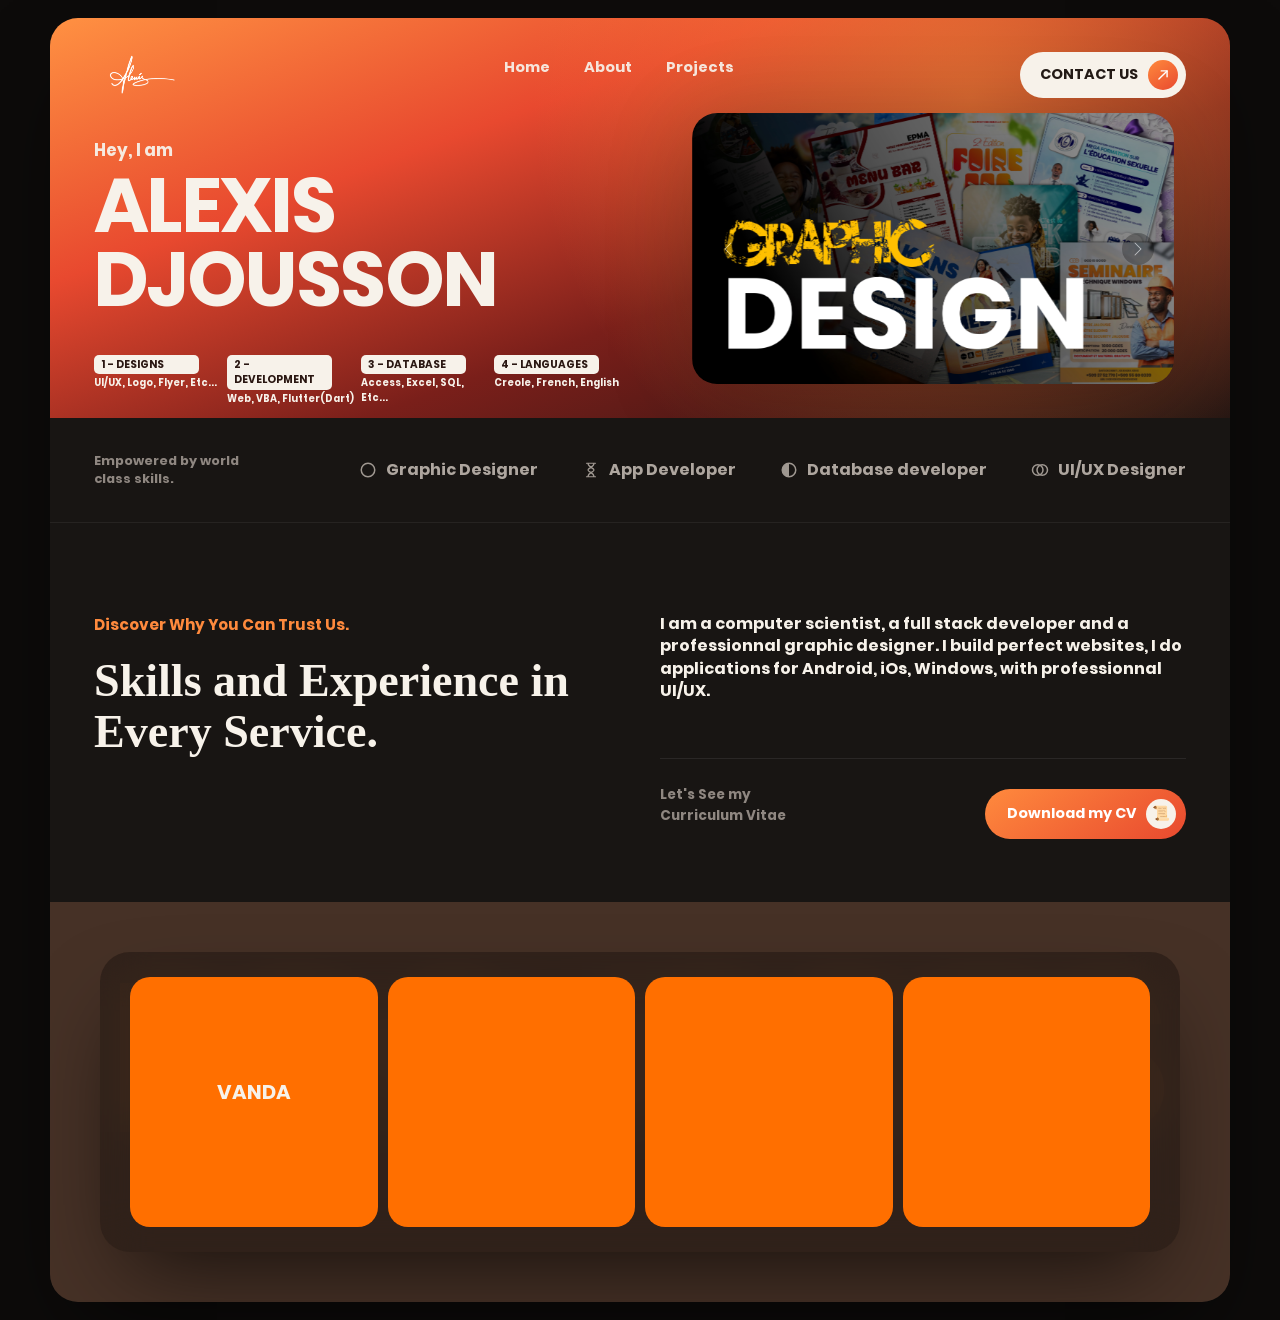
==== index.html @ c016d8c8 "Add files via upload" ====
<!DOCTYPE html>
<html lang="en">

<head>
  <meta charset="UTF-8">
  <meta name="viewport" content="width=device-width, initial-scale=1.0">
  <title>Alexis Djousson — Official</title>
  <link rel="preconnect" href="https://fonts.googleapis.com">
  <link rel="stylesheet" href="css/bootstrap.min.css">
  <style>
    .carousel-box {
      width: 100%;
      max-width: 900px;
      border-radius: 25px;
      overflow: hidden;
      box-shadow: 0 10px 90px rgba(0, 0, 0, 0.2);
    }

    .carousel-item img {
      width: 100%;
      height: 100%;
      object-fit: cover;
      object-position: left;
      display: flex;
      justify-content: center;
      align-items: center;
    }

    @media(width>768px) {
      .carousel-item img {
        object-fit: contain;
      }

    }

    /* Bouton yo */
    .carousel-control-prev,
    .carousel-control-next {
      width: 15%;
    }

    .carousel-control-prev-icon,
    .carousel-control-next-icon {
      background-color: rgba(0, 0, 0, 0.55);
      border-radius: 50%;
      background-size: 50%;
    }

    :root {
      --ink-black: #141110;
      --panel-black: #181513;
      --cream: #f7f2ea;
      --ember-1: #ff8a3d;
      --ember-2: #e8492f;
      --ember-3: #7a1f1a;
      --muted: #c9c0b8;
      --muted-dim: #8f8781;
      --radius-lg: 28px;
      --radius-md: 18px;
    }

    * {
      margin: 0;
      padding: 0;
      box-sizing: border-box;
    }

    html {
      scroll-behavior: smooth;
    }

    body {
      background: #0d0b0a;
      font-family: 'Poppins', sans-serif;
      color: var(--cream);
      padding: 18px;
      min-height: 100vh;
    }

    .page {
      max-width: 1180px;
      margin: 0 auto;
      border-radius: var(--radius-lg);
      overflow: hidden;
      background: var(--ink-black);
      box-shadow: 0 40px 90px -30px rgba(0, 0, 0, 0.7);
    }

    /* ---------- HERO ---------- */
    .hero {
      position: relative;
      background:
        radial-gradient(circle at 78% 20%, rgba(255, 150, 60, 0.55), transparent 45%),
        linear-gradient(160deg, #ff9142 0%, #e8492f 32%, #7a1f1a 62%, #201312 100%);
      padding-top: 34px;
      padding-left: 44px;
      padding-right: 44px;
      overflow: hidden;
      height: 400px;
    }

    nav {
      display: flex;
      align-items: center;
      justify-content: space-between;
      position: relative;
      z-index: 5;
    }

    .logo {
      font-family: 'Fraunces', serif;
      font-weight: 700;
      font-size: 1.15rem;
      letter-spacing: 0.01em;
    }

    .nav-links {
      display: flex;
      align-items: center;
      gap: 34px;
      list-style: none;
    }

    .nav-links a {
      color: var(--cream);
      text-decoration: none;
      font-size: 0.92rem;
      font-weight: 500;
      opacity: 0.92;
      transition: opacity .2s ease;
    }

    .nav-links a:hover {
      opacity: 1;
    }

    .cta-pill {
      display: inline-flex;
      align-items: center;
      gap: 10px;
      background: var(--cream);
      color: #231a15;
      border: none;
      padding: 8px 8px 8px 20px;
      border-radius: 999px;
      font-size: 0.9rem;
      font-weight: 600;
      cursor: pointer;
      transition: transform .25s ease, box-shadow .25s ease;
    }

    .cta-pill .arrow-circle {
      width: 30px;
      height: 30px;
      border-radius: 50%;
      background: linear-gradient(145deg, var(--ember-1), var(--ember-2));
      display: flex;
      align-items: center;
      justify-content: center;
      transition: transform .3s ease;
    }

    .cta-pill:hover {
      transform: translateY(-2px);
      box-shadow: 0 10px 20px -8px rgba(0, 0, 0, 0.35);
    }

    .cta-pill:hover .arrow-circle {
      transform: rotate(45deg);
    }

    .hero-body {
      position: relative;
      /* min-height:520px; */
      display: flex;
      align-items: flex-end;
    }

    .figure-wrap {
      position: absolute;
      right: 6%;
      bottom: 0;
      width: 420px;
      height: 480px;
      z-index: 1;
      filter: drop-shadow(0 20px 40px rgba(0, 0, 0, 0.4));
    }

    .hero-text {
      position: relative;
      z-index: 4;
      /* padding:56px 0 46px; */
      padding-top: 40px;
      max-width: 640px;
      font-family: 'Poppins';
      padding-bottom: 30px;
    }

    .eyebrow {
      font-size: 1.05rem;
      font-weight: 500;
      margin-bottom: 6px;
      opacity: 0.95;
    }

    .headline {
      font-family: 'Poppins';
      font-weight: 900;
      font-size: clamp(3rem, 7vw, 4.7rem);
      line-height: 0.98;
      letter-spacing: -0.02em;
    }

    .side-note {
      position: absolute;
      right: 44px;
      top: 230px;
      max-width: 230px;
      z-index: 5;
      text-align: left;
    }

    .side-note h3 {
      font-family: 'Fraunces', serif;
      font-weight: 700;
      font-size: 1.25rem;
      line-height: 1.25;
      margin-bottom: 10px;
    }

    .side-note p {
      font-size: 0.85rem;
      line-height: 1.5;
      color: rgba(255, 255, 255, 0.78);
    }

    .stat-row {
      position: relative;
      z-index: 4;
      display: grid;
      grid-template-columns: repeat(4, 1fr);
      gap: 2px;
      padding-bottom: 20px;
      max-width: 600px;
      font-family: 'Poppins';

    }

    .stat-row .stat span.num {
      color: #2a1712;
      background: var(--cream);
      font-size: 0.65rem;
      font-weight: 700;
      width: 80%;
      padding: 2px 7px;
      border-radius: 5px;
      margin-right: 6px;
    }

    .stat-row .stat {
      font-size: 0.6rem;
      font-weight: 500;
      display: flex;
      flex-direction: column;
      gap: 2px;
    }

    .stat .num {
      display: inline-block;
      width: fit-content;
    }

    /* ---------- LOGO / TRUST STRIP ---------- */
    .trust-strip {
      background: var(--panel-black);
      display: flex;
      align-items: center;
      justify-content: space-between;
      padding: 34px 44px;
      flex-wrap: wrap;
      gap: 24px;
      border-bottom: 1px solid rgba(255, 255, 255, 0.06);
    }

    .trust-label {
      font-size: 0.8rem;
      color: var(--muted-dim);
      line-height: 1.4;
      max-width: 150px;
    }

    .brand-list {
      display: flex;
      align-items: center;
      gap: 44px;
      flex-wrap: wrap;
    }

    .brand-item {
      display: flex;
      align-items: center;
      gap: 9px;
      font-weight: 600;
      font-size: 1rem;
      color: var(--muted);
      opacity: 0.85;
    }

    .brand-item svg {
      opacity: 0.9;
    }

    /* ---------- ABOUT / SIGNATURE SECTION ---------- */
    .about {
      background: var(--panel-black);
      padding: 90px 44px 100px;
      padding-bottom: 60px;
      display: grid;
      grid-template-columns: 1fr 1fr;
      gap: 40px;
      align-items: start;
    }

    .about-eyebrow {
      color: var(--ember-1);
      font-weight: 600;
      font-size: 0.95rem;
      margin-bottom: 18px;
      display: inline-block;
    }

    .about h2 {
      font-family: 'Fraunces', serif;
      font-weight: 700;
      font-size: clamp(2.1rem, 3.6vw, 2.9rem);
      line-height: 1.12;
    }

    .about-right p.lead {
      font-family: 'Poppins', serif;
      font-weight: 500;
      font-size: 1rem;
      line-height: 1.4;
      color: var(--cream);
      margin-bottom: 56px;
    }

    .about-footer {
      display: flex;
      align-items: center;
      justify-content: space-between;
      gap: 20px;
      border-top: 1px solid rgba(255, 255, 255, 0.08);
      padding-top: 26px;
    }

    .about-footer p {
      font-size: 0.85rem;
      color: var(--muted-dim);
      line-height: 1.5;
    }

    .cta-pill.dark-cta {
      background: linear-gradient(145deg, var(--ember-1), var(--ember-2));
      color: #fff;
      padding: 10px 10px 10px 22px;
    }

    .cta-pill.dark-cta .arrow-circle {
      background: var(--cream);
    }

    .cta-pill.dark-cta .arrow-circle svg path,
    .cta-pill.dark-cta .arrow-circle svg line {
      stroke: #e8492f;
    }

    /* Font */
    @font-face {
      font-family: 'Poppins';
      src: url('/fonts/Poppins-Bold.ttf');
    }

    /* ---------- RESPONSIVE ---------- */
    @media (max-width:860px) {
      .nav-links {
        display: none;
      }

      .figure-wrap {
        opacity: 0.35;
        width: 260px;
        right: 0;
      }

      .side-note {
        display: none;
      }

      .stat-row {
        grid-template-columns: repeat(2, 1fr);
      }

      .about {
        grid-template-columns: 1fr;
      }

      .about-footer {
        flex-direction: column;
        align-items: flex-start;
        gap: 18px;
      }

      .trust-strip {
        flex-direction: column;
        align-items: flex-start;
      }
    }

    @media (prefers-reduced-motion: reduce) {
      * {
        transition: none !important;
        animation: none !important;
      }
    }

    a:focus-visible,
    button:focus-visible {
      outline: 2px solid var(--ember-1);
      outline-offset: 3px;
    }

    .logoA {
      height: 40px;
    }

    .divize {
      display: flex;
    }

    .bwatImaj {
      border-radius: 30px;
      width: 100%;
      height: 290px;
      margin-top: 15px;

    }

    .jere {
      margin-right: 5%;
      width: 105%;
      height: 100%;
    }

    @media(max-width:768px) {
      .bwatImaj {
        display: none;
      }

    }

    .pwojemYo {
      height: 400px;
      width: 100%;
      background-color: #463126;
      padding: 50px;
      justify-content: center;
      align-items: center;
      align-content: center;
      display: flex;
      position: relative;
    }

    .pwojemYo:hover {
      .antetPwoje {
        color: #ab5927;
        filter: blur(15px);
      }
    }

    .antetPwoje {
      font-size: clamp(210px, 8cqw, 30px);
      font-weight: 200;
      color: #f08746;
      filter: opacity(10%);
      transition: 1s ease-in-out;
      position: absolute;
      top: 0;
    }

    /* .jereimaj{
      border-radius: 30px;
      object-fit: fill;
      object-position: center;
      max-width: 100%;
      max-height:  100%;
    } */
    .bwatYo {
      height: 300px;
      width: 100%;
      background-color: rgba(0, 0, 0, 0.313);
      border-radius: 30px;
      backdrop-filter: blur(25px);
      box-shadow: 0 40px 90px -30px rgba(0, 0, 0, 0.7);
      display: flex;
      justify-content: center;
      align-items: center;
      gap: 10px;
      padding: 30px;
    }

    .chakPwoje {
      height: 250px;
      width: 250px;
      background-color: rgb(255, 111, 0);
      border-radius: 20px;
      transition: width 0.5s ease;
      
      text-align: center;
      justify-content: center;
      align-items: center;
      display: flex;
      font-size: 20px;
      padding: 5px;
    }

    .deskripsyon {
      display: inline;
      transition: opacity 2s ease;
    }

    /* le souri a pase sou yon seul bwat */
    .chakPwoje:hover {
      width: 200%;
      display: flex;
      justify-content: center;

      .deskripsyon {
        display: inline;
        font-size: 10px;
      }

      .teksYo{
        filter: opacity(0%);
        display: flex;
        flex-direction: column;
        align-items: center;
        width: 200%;
        height: 100%;
      }

      .teksYo:hover{
        filter: opacity(100%);
        display: flex;
        flex-direction: column;
        transition: filter 1.5s ease-out;
      }

      .gwoTeksAnndan {
        font-size: 50px;
      }

      .imajEnt {
        display: flex;
        height: 70px;
        width: 70px;
        background-color: rgb(255, 255, 255);
        border-radius: 10px;
      }

      .achte {
        display: inline-block;
        border-radius: 50px;
        width: 120px;
        height: 30px;
        border: none;
        font-size: 10px;
      }

      .utilisation {
        display: inline-block;
        border-radius: 50px;
        width: 120px;
        height: 30px;
        border: none;
        font-size: 10px;
      }

    }

    .teksYo {
      transition: opacity 3s ease;
    }

    @media(max-width:768px) {
      /* responsive la */

    }

    .imajEntefasYo {
      display: flex;
      gap: 5px;
      margin: 10px;
    }

    .deskripsyon {
      display: none;
    }
    .imajEnt {
      display: none;
    }

    .achte {
      display: none;
    }

    .utilisation {
      display: none;
    }
  </style>
</head>

<body>

  <div class="page">

    <!-- ============ HERO ============ -->
    <section class="hero">
      <nav>
        <div class="logo">

          <img src="images/Logo.png" alt="" class="logoA">
        </div>
        <ul class="nav-links">
          <li><a href="#home">Home</a></li>
          <li><a href="#about">About</a></li>
          <li><a href="#projects">Projects</a></li>
        </ul>
        <button class="cta-pill" id="heroCta">
          CONTACT US
          <span class="arrow-circle">
            <svg width="14" height="14" viewBox="0 0 24 24" fill="none">
              <line x1="5" y1="19" x2="19" y2="5" stroke="white" stroke-width="2.4" stroke-linecap="round" />
              <polyline points="9 5 19 5 19 15" stroke="white" stroke-width="2.4" stroke-linecap="round"
                stroke-linejoin="round" fill="none" />
            </svg>
          </span>
        </button>
      </nav>
      <div class="divize">

        <div class="jere">
          <div class="hero-body">
            <div class="hero-text">
              <p class="eyebrow">Hey, I am</p>
              <h1 class="headline">ALEXIS<br>DJOUSSON</h1>
            </div>
          </div>

          <div class="stat-row">
            <div class="stat"><span class="num">1 - DESIGNS</span> UI/UX, Logo, Flyer, Etc...</div>
            <div class="stat"><span class="num">2 - DEVELOPMENT</span>Web, VBA, Flutter(Dart)</div>
            <div class="stat"><span class="num">3 - DATABASE</span>Access, Excel, SQL, Etc...</div>
            <div class="stat"><span class="num">4 - LANGUAGES</span>Creole, French, English</div>
          </div>



        </div>

        <div class="bwatImaj">

          <div class="container">

            <div id="monCarousel" class="carousel slide carousel-box" data-bs-ride="carousel" data-bs-interval="3000">

              <!-- IMAGES -->
              <div class="carousel-inner">

                <!-- Première image -->
                <div class="carousel-item active">
                  <img src="images/image1.JPG" alt="Image 1">
                </div>


                <!-- Deuxième image -->
                <div class="carousel-item">
                  <img src="images/image2.JPG" alt="Image 2">
                </div>

                <!-- Troisième image -->
                <div class="carousel-item">
                  <img src="images/image3.JPG" alt="Image 3">
                </div>

                <!-- Quatrieme image -->
                <div class="carousel-item">
                  <img src="images/image4.JPG" alt="Image 3">
                </div>

              </div>


              <!-- BOUTON PRÉCÉDENT -->
              <button class="carousel-control-prev" type="button" data-bs-target="#monCarousel" data-bs-slide="prev">

                <span class="carousel-control-prev-icon" aria-hidden="true">
                </span>

                <span class="visually-hidden">
                  Précédent
                </span>
              </button>


              <!-- BOUTON SUIVANT -->
              <button class="carousel-control-next" type="button" data-bs-target="#monCarousel" data-bs-slide="next">

                <span class="carousel-control-next-icon" aria-hidden="true">
                </span>

                <span class="visually-hidden">
                  Suivant
                </span>
              </button>

            </div>

          </div>

        </div>
      </div>
    </section>

    <!-- ============ TRUST STRIP ============ -->
    <section class="trust-strip">
      <div class="trust-label">Empowered by world class skills. </div>
      <div class="brand-list">
        <div class="brand-item">
          <svg width="18" height="18" viewBox="0 0 24 24" fill="none">
            <circle cx="12" cy="12" r="9" stroke="currentColor" stroke-width="2" />
          </svg>
          Graphic Designer
        </div>
        <div class="brand-item">
          <svg width="18" height="18" viewBox="0 0 24 24" fill="none">
            <path d="M6 3h12M6 21h12M8 3c0 6 8 6 8 9s-8 3-8 9M16 3c0 6-8 6-8 9s8 3 8 9" stroke="currentColor"
              stroke-width="1.6" stroke-linecap="round" />
          </svg>
          App Developer
        </div>
        <div class="brand-item">
          <svg width="18" height="18" viewBox="0 0 24 24" fill="none">
            <circle cx="12" cy="12" r="9" stroke="currentColor" stroke-width="2" />
            <path d="M12 3a9 9 0 000 18z" fill="currentColor" />
          </svg>
          Database developer
        </div>
        <div class="brand-item">
          <svg width="18" height="18" viewBox="0 0 24 24" fill="none">
            <circle cx="9" cy="12" r="7" stroke="currentColor" stroke-width="2" />
            <circle cx="15" cy="12" r="7" stroke="currentColor" stroke-width="2" />
          </svg>
          UI/UX Designer
        </div>
      </div>
    </section>

    <!-- ============ ABOUT ============ -->
    <section class="about" id="about">
      <div>
        <span class="about-eyebrow">Discover Why You Can Trust Us.</span>
        <h2>Skills and Experience in Every Service.</h2>
      </div>
      <div class="about-right">
        <p class="lead"> I am a computer scientist, a full stack developer and a professionnal graphic designer.
          I build perfect websites, I do applications for Android, iOs, Windows, with professionnal UI/UX. </p>
        <div class="about-footer">
          <p>Let's See my<br>Curriculum Vitae</p>

          <a href="CV Alexis Djousson.pdf" download class="">
            <button class="cta-pill dark-cta" id="aboutCta">
              Download my CV
              <span class="arrow-circle">

                <!-- Download cv -->
                📜
              </span>
            </button>
          </a>
        </div>

      </div>
    </section>


    <section class="projects" id="projects">
      <div class="pwojemYo">
        <div class="antetPwoje">
          PROJECTS
        </div>
        <div class="bwatYo">
          <div class="chakPwoje">
            <div class="teksYo">
              <div class="gwoTeksAnndan">VANDA</div>
              <div class="deskripsyon">Application de gestion d'entreprise Professionnel.</div>
              <div class="imajEntefasYo">
                <div class="imajEnt"></div>
                <div class="imajEnt"></div>
                <div class="imajEnt"></div>
                <div class="imajEnt"></div>

              </div>
              <div class="boutonYo">
                <button class="utilisation"> Documentation</button>
                <button class="achte"> Acheter VANDA</button>
              </div>
            </div>
          </div>
          <div class="chakPwoje">
          </div>
          <div class="chakPwoje">
          </div>
          <div class="chakPwoje">
          </div>

        </div>



      </div>
    </section>

  </div>

  <script src="/bootstrap.bundle.min.js">
    // Simple, honest interactions: both CTAs open a mailto composer.
    document.querySelectorAll('#heroCta, #aboutCta').forEach(btn => {
      btn.addEventListener('click', () => {
        window.location.href = 'mailto:hello@folioblox.com?subject=Let%27s%20work%20together';
      });
    });

    // Subtle reveal-on-scroll for the about section (respects reduced motion)
    const prefersReduced = window.matchMedia('(prefers-reduced-motion: reduce)').matches;
    if (!prefersReduced && 'IntersectionObserver' in window) {
      const about = document.querySelector('.about');
      about.style.opacity = 0;
      about.style.transform = 'translateY(24px)';
      about.style.transition = 'opacity .7s ease, transform .7s ease';
      const io = new IntersectionObserver((entries) => {
        entries.forEach(e => {
          if (e.isIntersecting) {
            about.style.opacity = 1;
            about.style.transform = 'translateY(0)';
            io.disconnect();
          }
        });
      }, { threshold: 0.2 });
      io.observe(about);
    }
  </script>

</body>

</html>
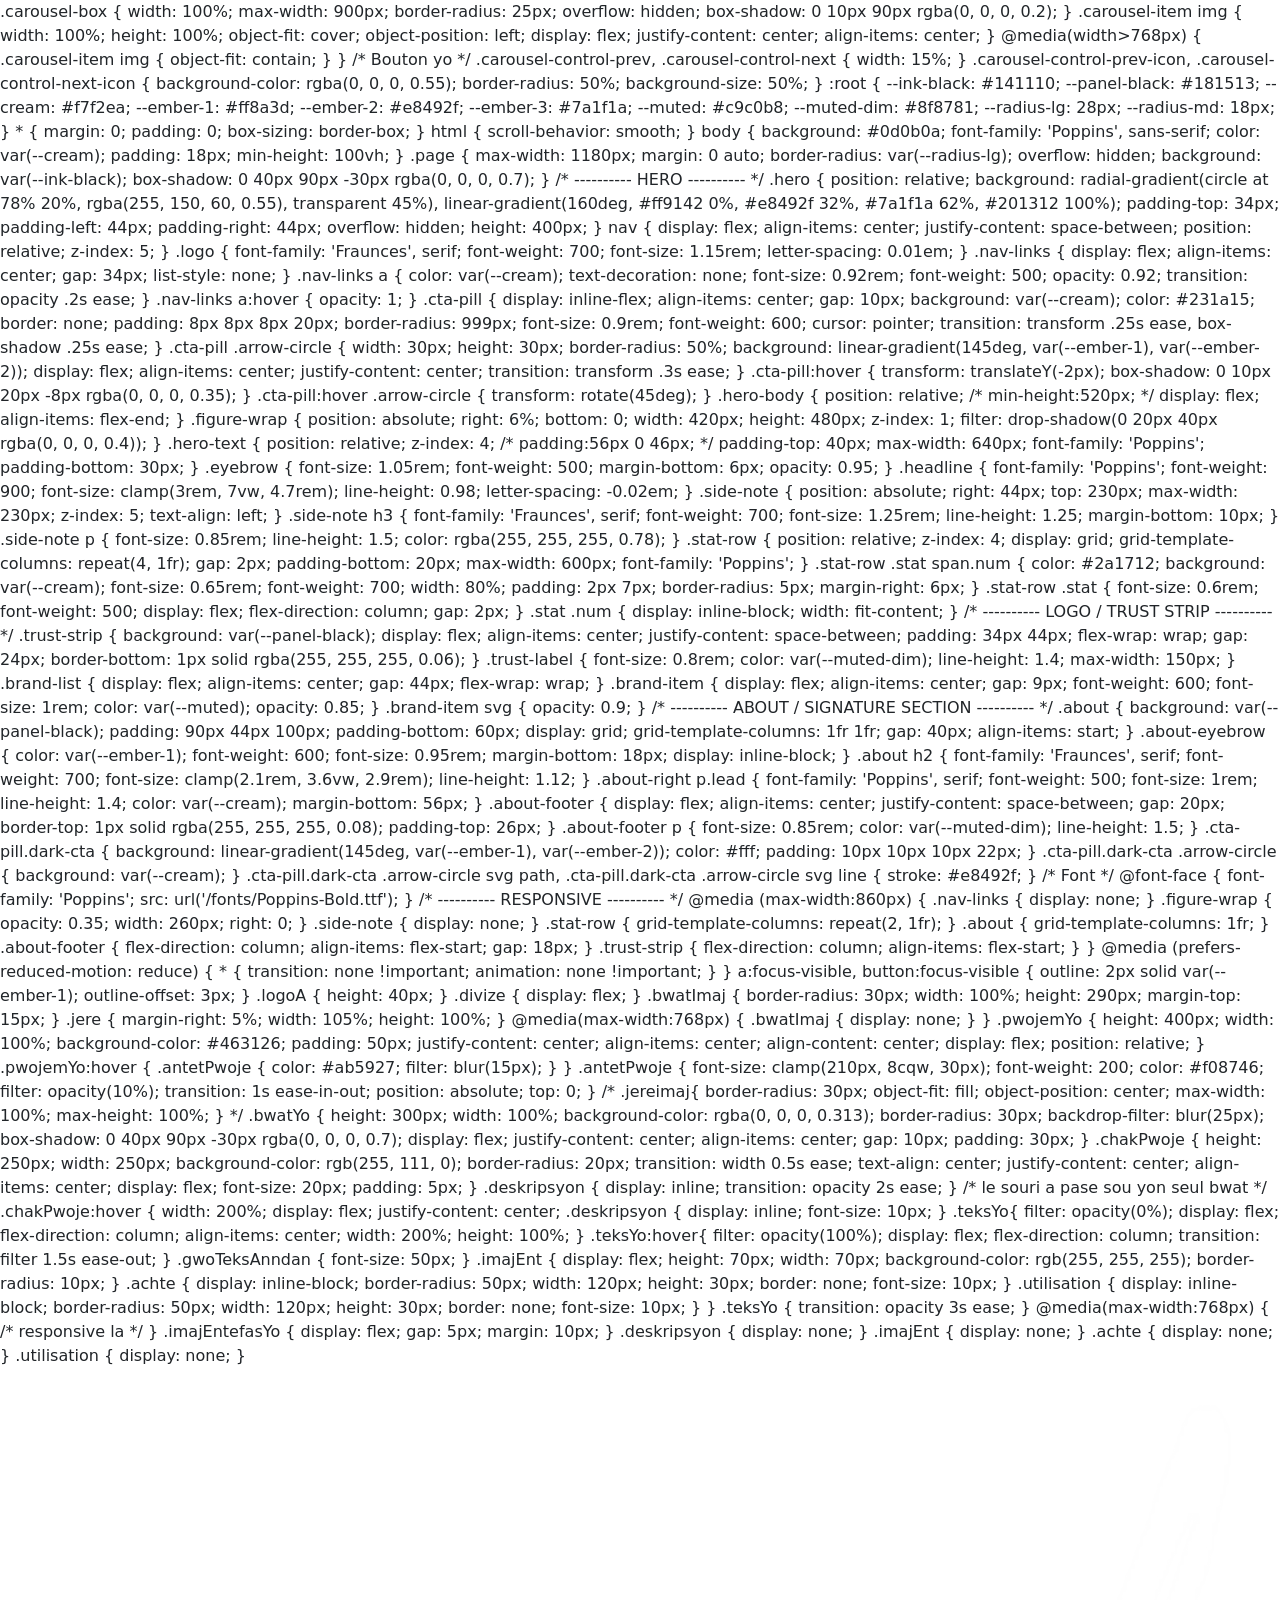
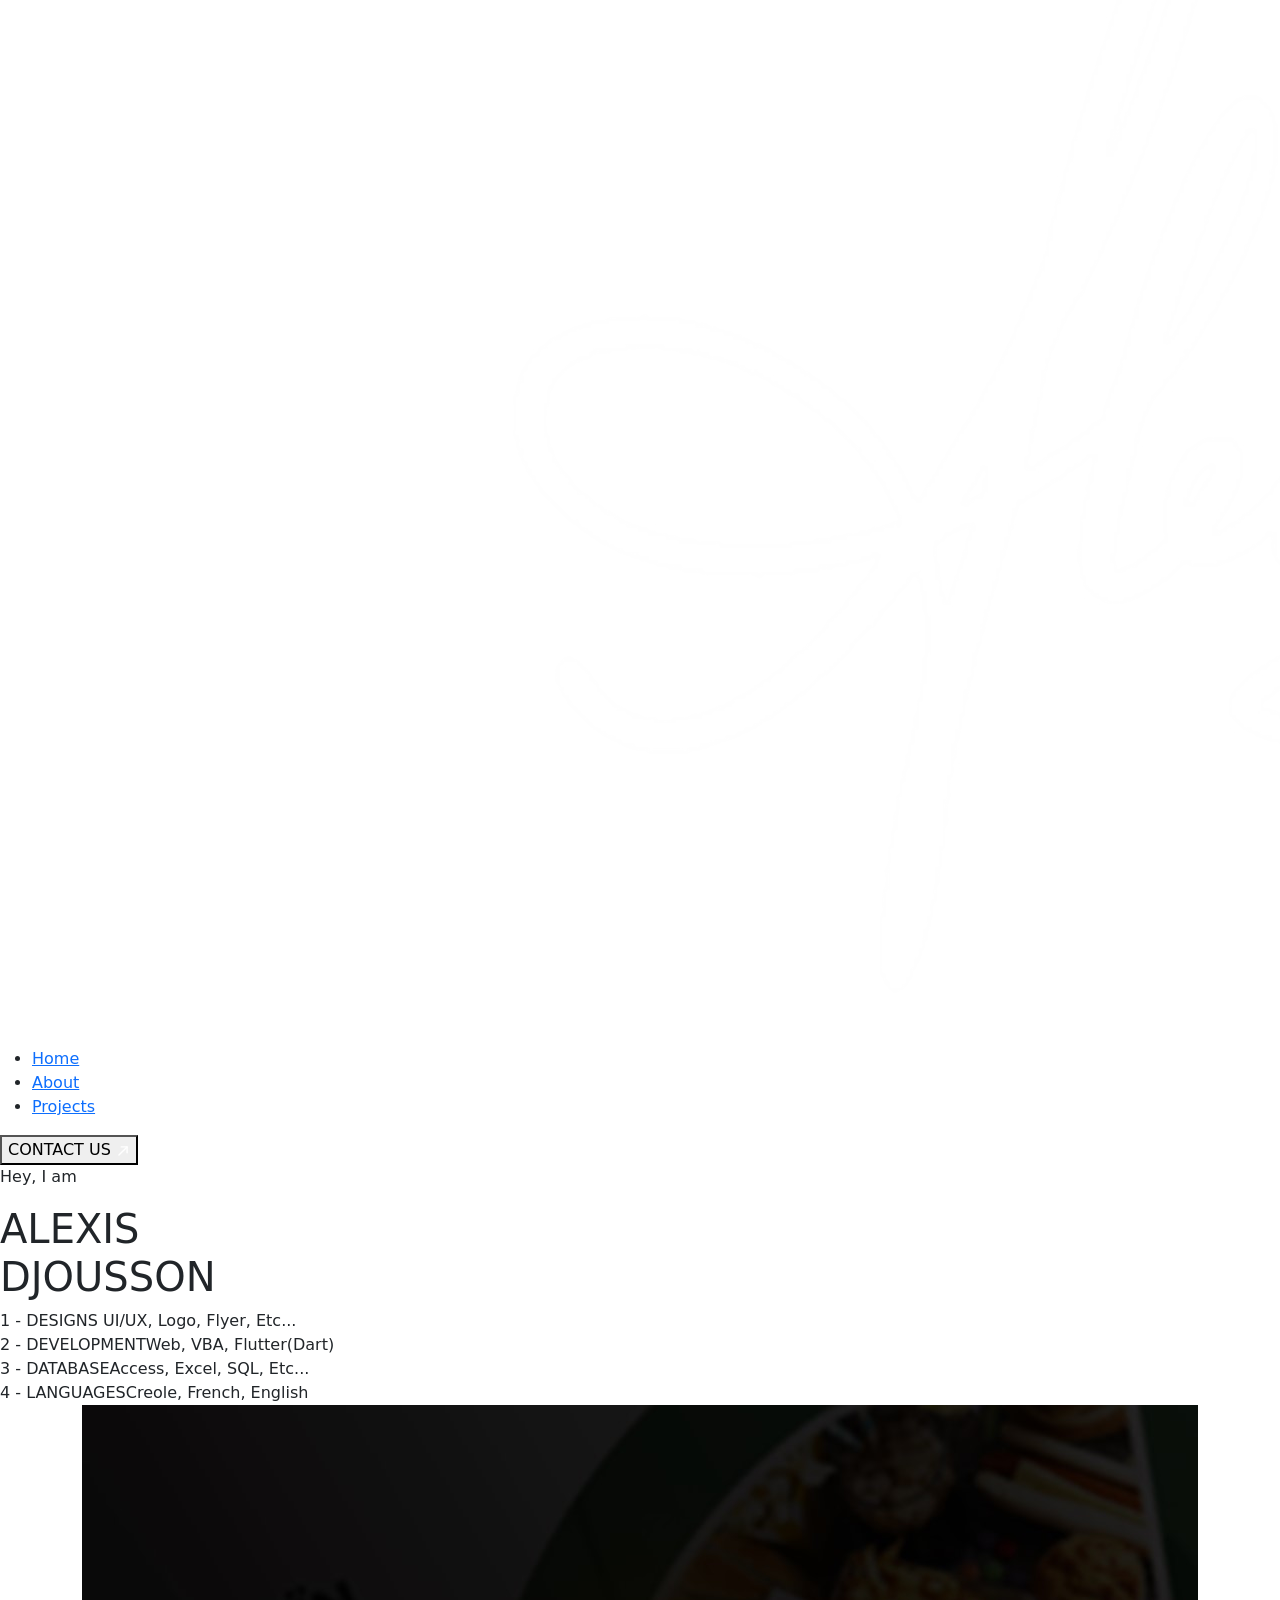
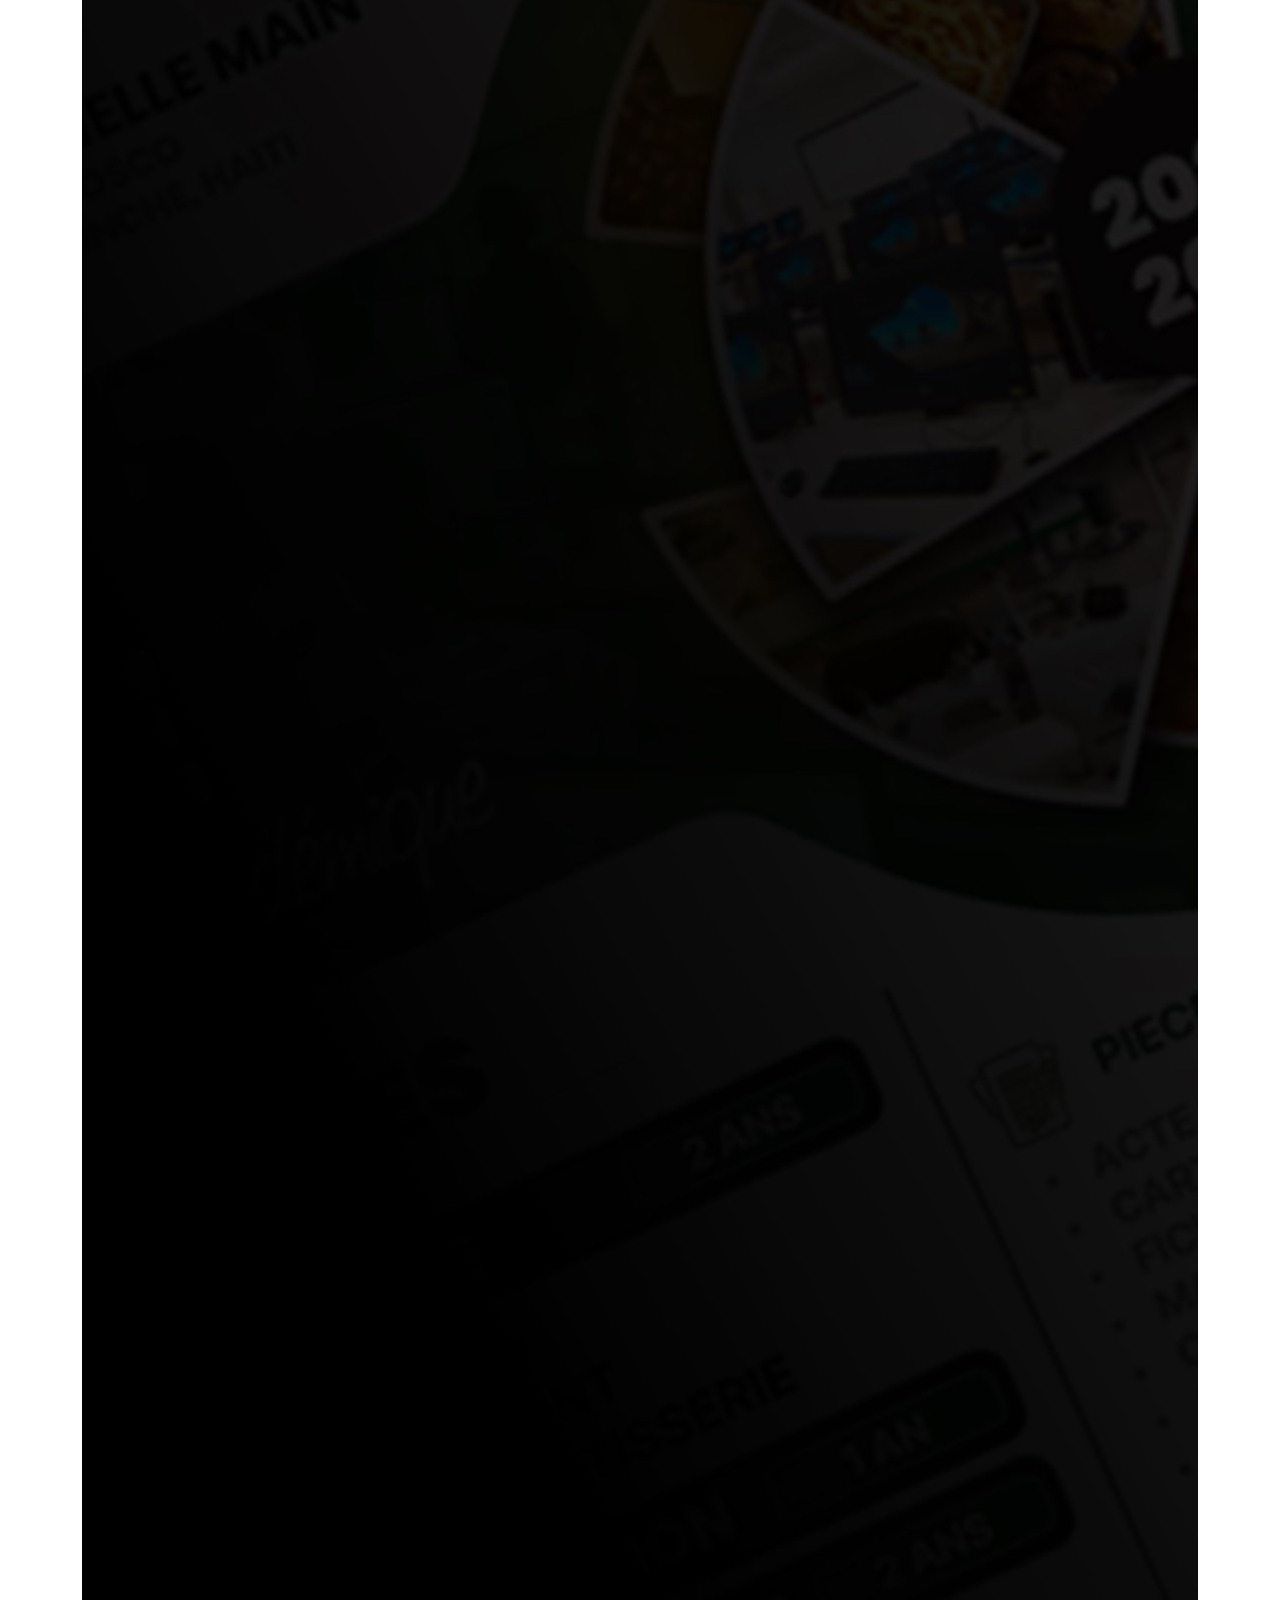
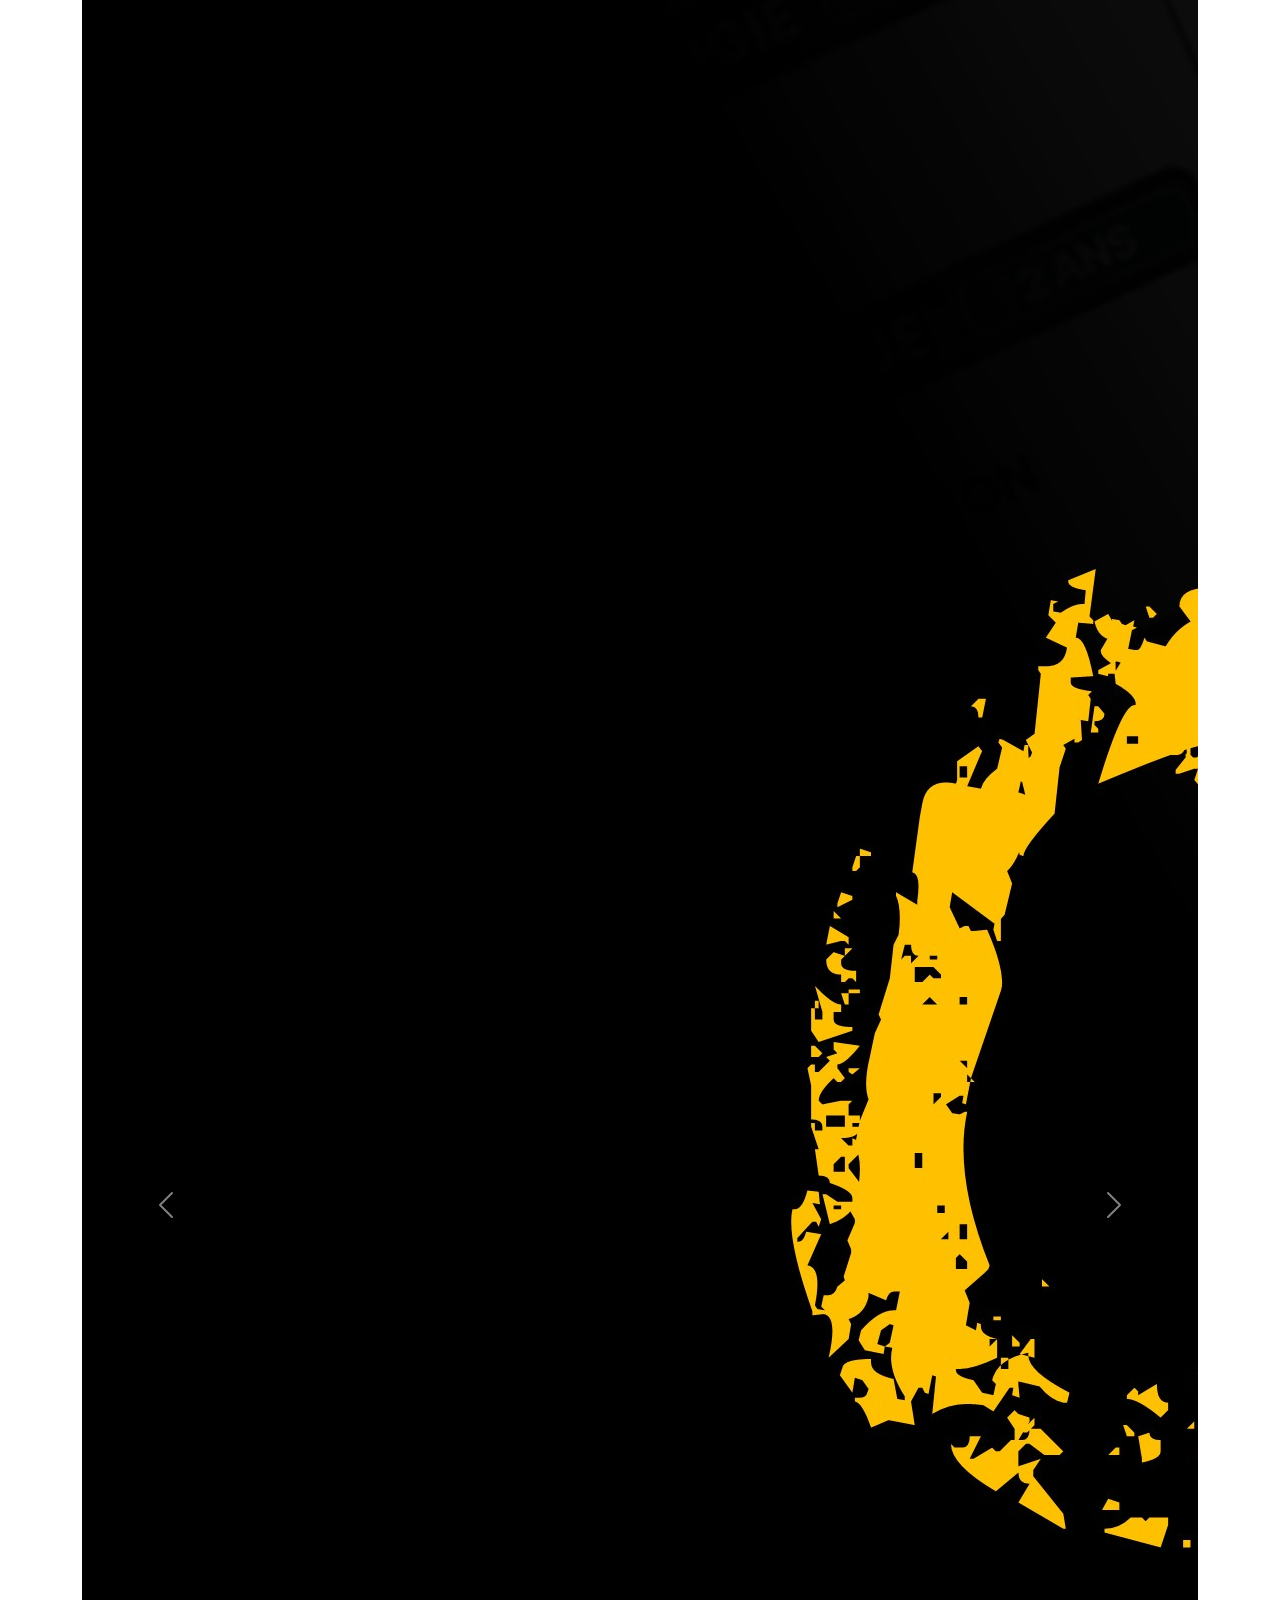
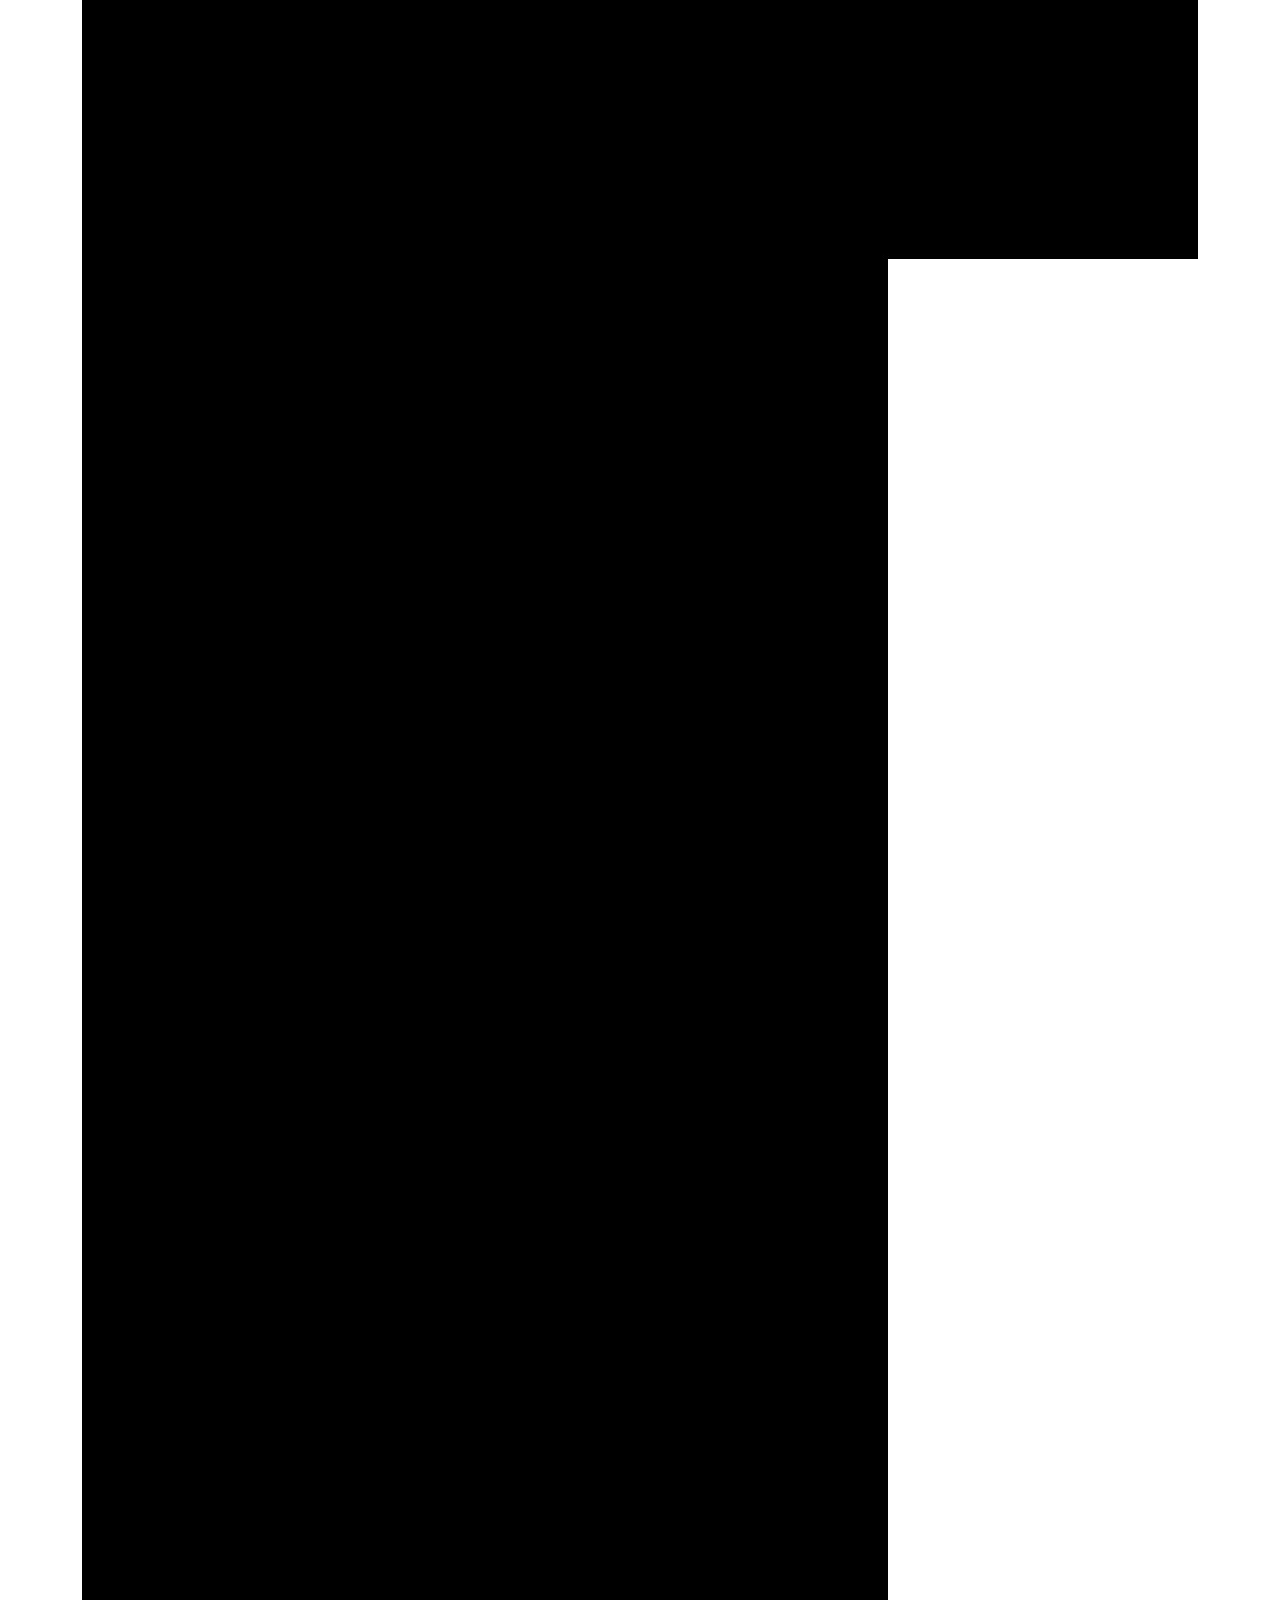
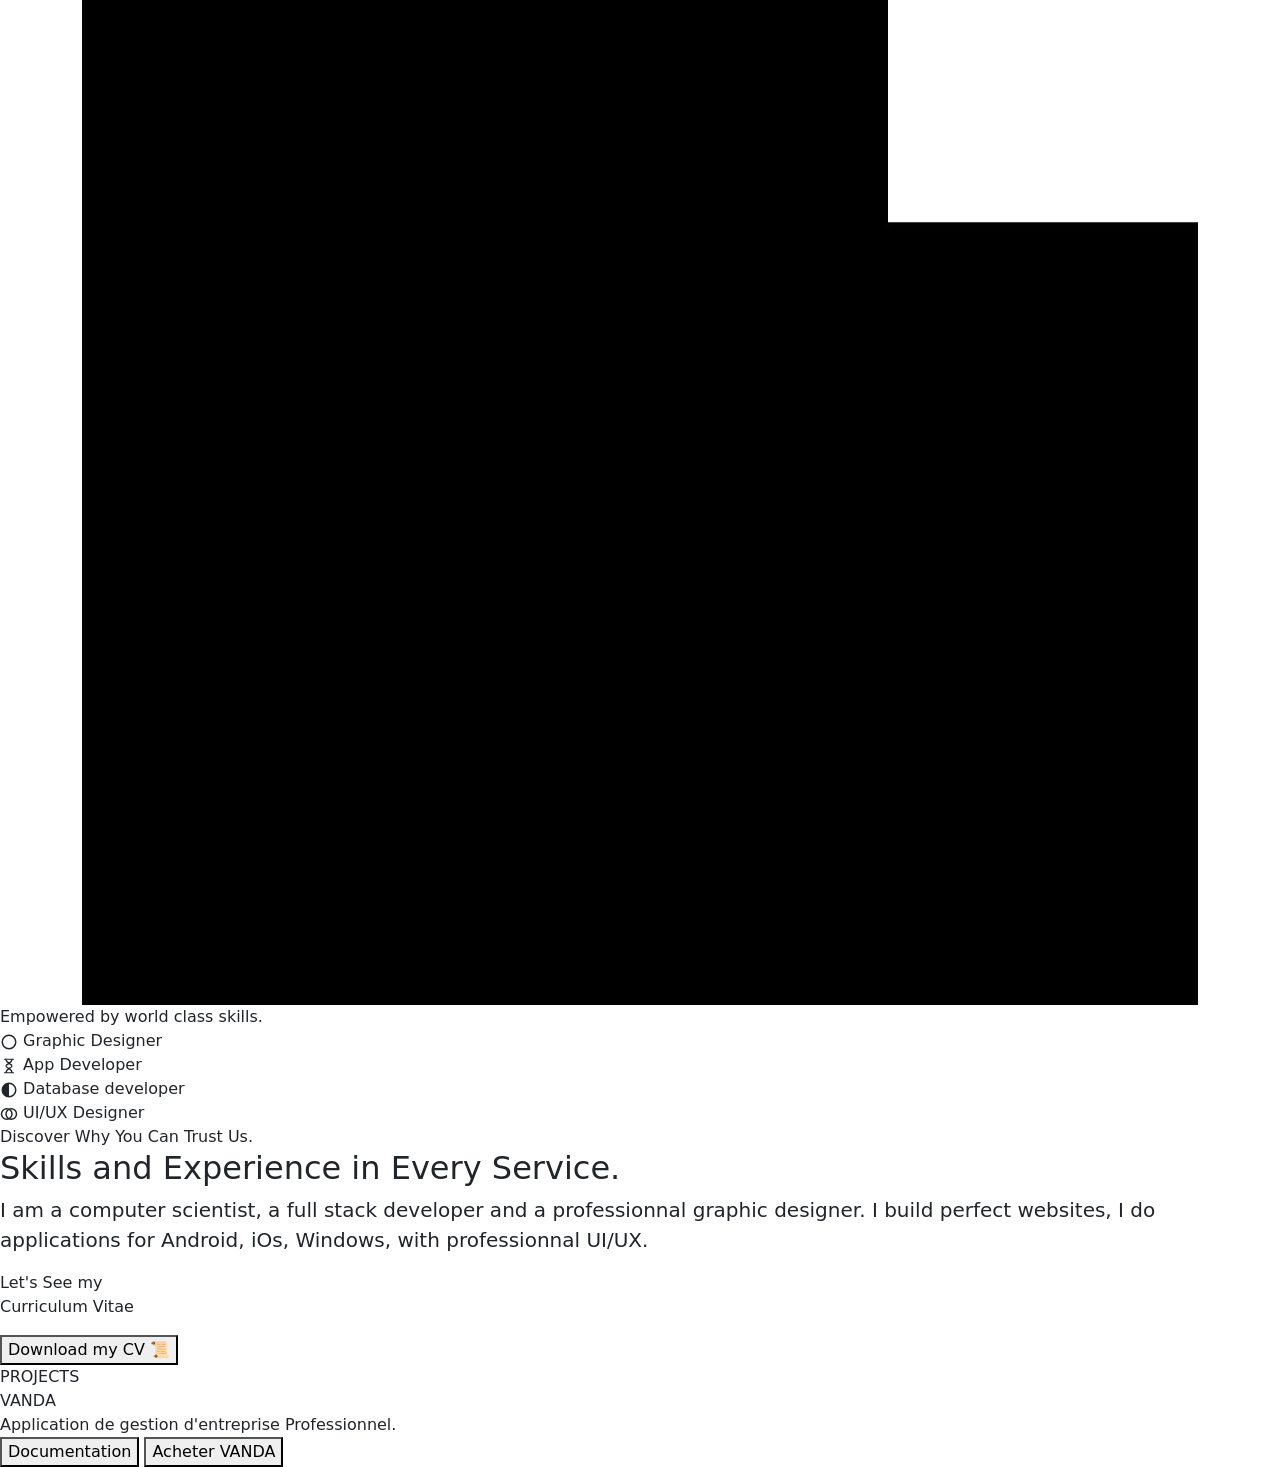
==== commit ef134702: "Add favicon link to index.html" ====
--- a/index.html
+++ b/index.html
@@ -7,6 +7,7 @@
   <title>Alexis Djousson — Official</title>
   <link rel="preconnect" href="https://fonts.googleapis.com">
   <link rel="stylesheet" href="css/bootstrap.min.css">
+  <link rel="icon" href="images/Logo.png"
   <style>
     .carousel-box {
       width: 100%;
@@ -863,4 +864,4 @@
 
 </body>
 
-</html>+</html>
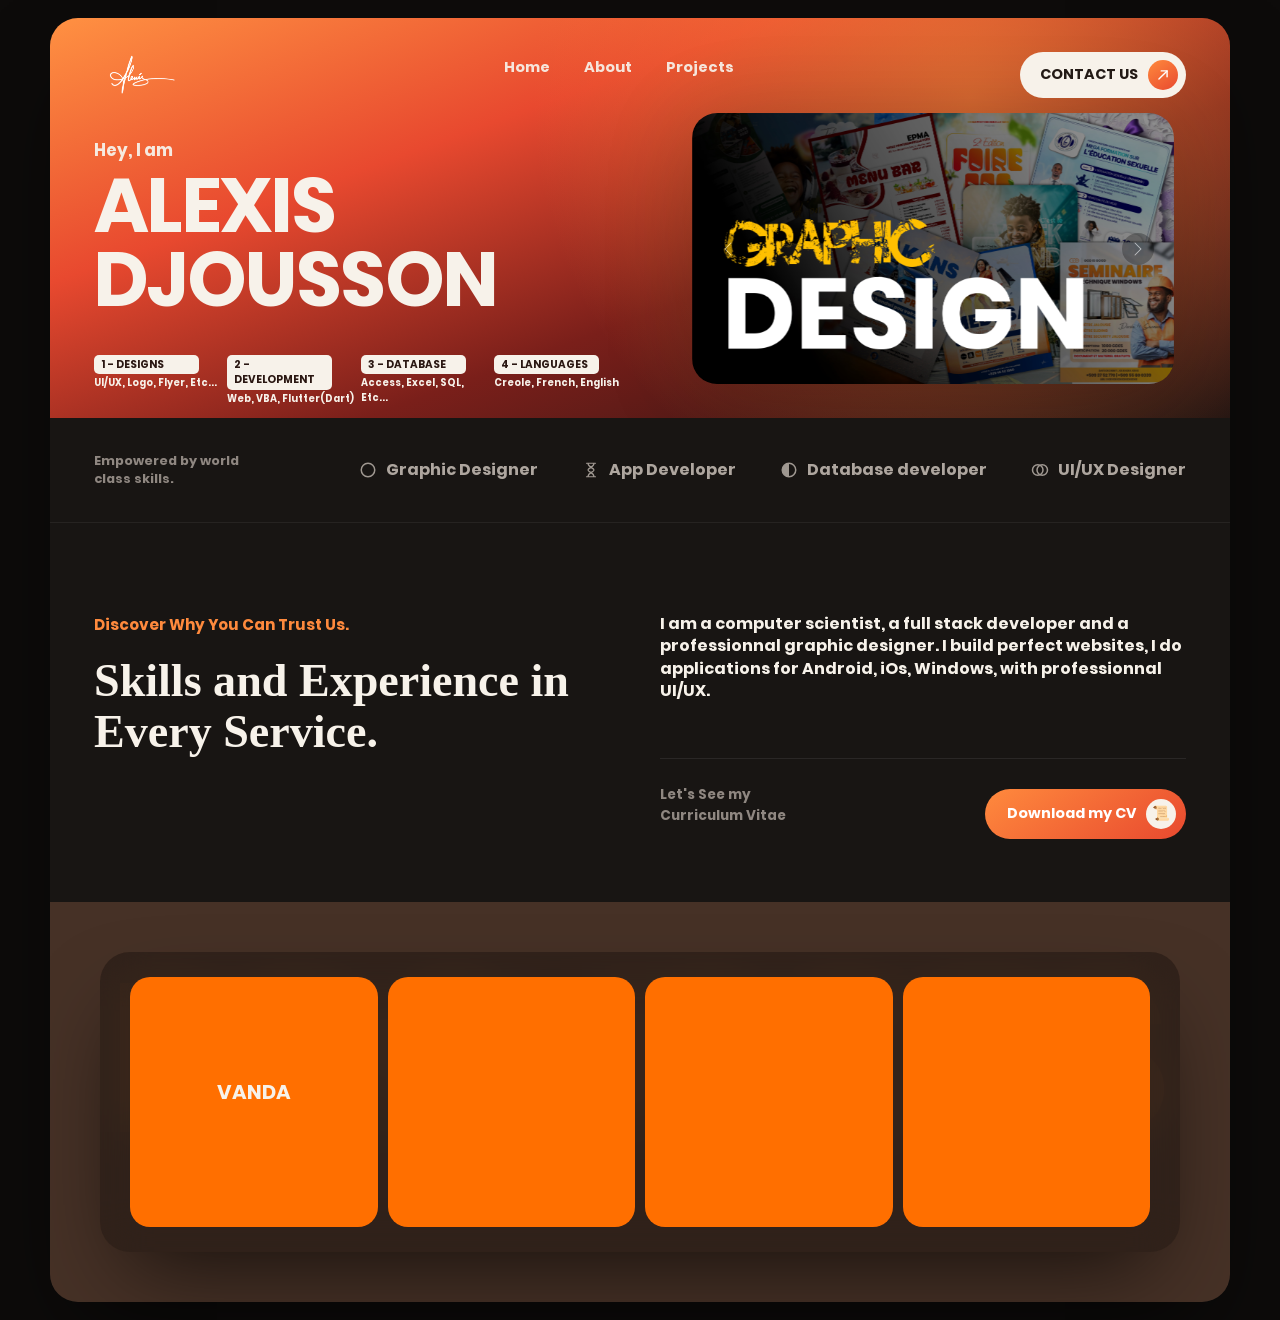
==== commit aa2baa5a: "Enhance SEO with metadata and update title Updated the title and added SEO metadata including Open G" ====
--- a/index.html
+++ b/index.html
@@ -4,10 +4,39 @@
 <head>
   <meta charset="UTF-8">
   <meta name="viewport" content="width=device-width, initial-scale=1.0">
-  <title>Alexis Djousson — Official</title>
+
+  <!-- Google / SEO -->
+  <title>Alexis Djousson — Official Portfolio</title>
+  <meta name="description" content="Alexis Djousson — VBA Developer, Flutter Developer, Full Stack Developer, UI/UX Designer and Graphic Designer.">
+  <meta name="author" content="Alexis Djousson">
+  <meta name="robots" content="index, follow">
+  <link rel="canonical" href="https://bigycodingarea509.github.io/">
+
+  <!-- Favicon: logo shown next to the site name in search/browser -->
+  <link rel="icon" type="image/png" sizes="512x512" href="images/Logo.png">
+  <link rel="apple-touch-icon" href="images/Logo.png">
+
+  <!-- Open Graph -->
+  <meta property="og:type" content="website">
+  <meta property="og:title" content="Alexis Djousson — Official Portfolio">
+  <meta property="og:description" content="Official portfolio of Alexis Djousson — Developer, UI/UX Designer and Graphic Designer.">
+  <meta property="og:url" content="https://bigycodingarea509.github.io/">
+  <meta property="og:site_name" content="Alexis Djousson">
+  <meta property="og:image" content="https://bigycodingarea509.github.io/images/Logo.png">
+
+  <!-- Tell search engines the preferred site name -->
+  <script type="application/ld+json">
+  {
+    "@context": "https://schema.org",
+    "@type": "WebSite",
+    "name": "Alexis Djousson",
+    "alternateName": "Alexis Djousson — Official Portfolio",
+    "url": "https://bigycodingarea509.github.io/"
+  }
+  </script>
+
   <link rel="preconnect" href="https://fonts.googleapis.com">
   <link rel="stylesheet" href="css/bootstrap.min.css">
-  <link rel="icon" href="images/Logo.png"
   <style>
     .carousel-box {
       width: 100%;
@@ -834,8 +863,12 @@
 
   </div>
 
-  <script src="/bootstrap.bundle.min.js">
-    // Simple, honest interactions: both CTAs open a mailto composer.
+  <!-- Bootstrap JavaScript -->
+  <script src="bootstrap.bundle.min.js"></script>
+
+  <!-- Your JavaScript -->
+  <script>
+    // Both CTAs open a mail composer.
     document.querySelectorAll('#heroCta, #aboutCta').forEach(btn => {
       btn.addEventListener('click', () => {
         window.location.href = 'mailto:hello@folioblox.com?subject=Let%27s%20work%20together';
@@ -844,21 +877,27 @@
 
     // Subtle reveal-on-scroll for the about section (respects reduced motion)
     const prefersReduced = window.matchMedia('(prefers-reduced-motion: reduce)').matches;
+
     if (!prefersReduced && 'IntersectionObserver' in window) {
       const about = document.querySelector('.about');
-      about.style.opacity = 0;
-      about.style.transform = 'translateY(24px)';
-      about.style.transition = 'opacity .7s ease, transform .7s ease';
-      const io = new IntersectionObserver((entries) => {
-        entries.forEach(e => {
-          if (e.isIntersecting) {
-            about.style.opacity = 1;
-            about.style.transform = 'translateY(0)';
-            io.disconnect();
-          }
-        });
-      }, { threshold: 0.2 });
-      io.observe(about);
+
+      if (about) {
+        about.style.opacity = 0;
+        about.style.transform = 'translateY(24px)';
+        about.style.transition = 'opacity .7s ease, transform .7s ease';
+
+        const io = new IntersectionObserver((entries) => {
+          entries.forEach(e => {
+            if (e.isIntersecting) {
+              about.style.opacity = 1;
+              about.style.transform = 'translateY(0)';
+              io.disconnect();
+            }
+          });
+        }, { threshold: 0.2 });
+
+        io.observe(about);
+      }
     }
   </script>
 
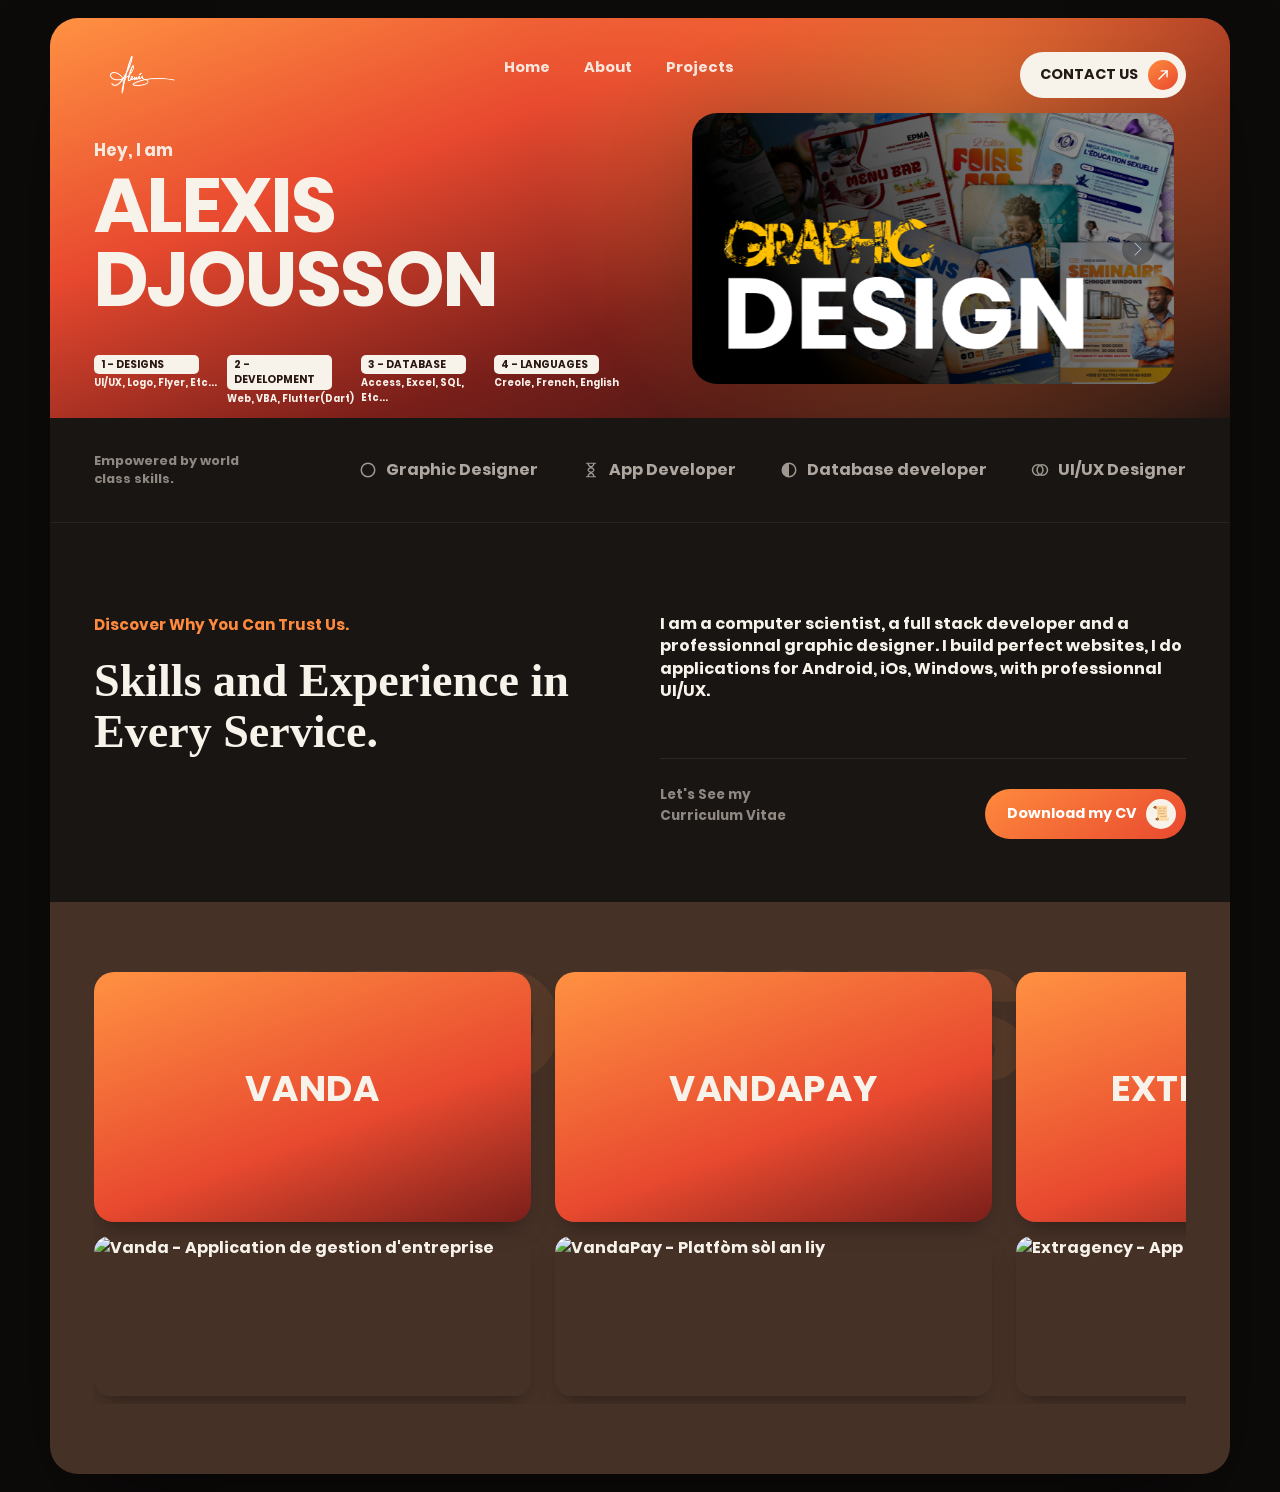
==== commit 8cfdb748: "Refactor index.html for better structure and styles Updated HTML structure and styles, improved acce" ====
--- a/index.html
+++ b/index.html
@@ -5,26 +5,24 @@
   <meta charset="UTF-8">
   <meta name="viewport" content="width=device-width, initial-scale=1.0">
 
-  <!-- Google / SEO -->
   <title>Alexis Djousson — Official Portfolio</title>
-  <meta name="description" content="Alexis Djousson — VBA Developer, Flutter Developer, Full Stack Developer, UI/UX Designer and Graphic Designer.">
+  <meta name="description"
+    content="Alexis Djousson — VBA Developer, Flutter Developer, Full Stack Developer, UI/UX Designer and Graphic Designer.">
   <meta name="author" content="Alexis Djousson">
   <meta name="robots" content="index, follow">
   <link rel="canonical" href="https://bigycodingarea509.github.io/">
 
-  <!-- Favicon: logo shown next to the site name in search/browser -->
   <link rel="icon" type="image/png" sizes="512x512" href="images/Logo.png">
   <link rel="apple-touch-icon" href="images/Logo.png">
 
-  <!-- Open Graph -->
   <meta property="og:type" content="website">
   <meta property="og:title" content="Alexis Djousson — Official Portfolio">
-  <meta property="og:description" content="Official portfolio of Alexis Djousson — Developer, UI/UX Designer and Graphic Designer.">
+  <meta property="og:description"
+    content="Official portfolio of Alexis Djousson — Developer, UI/UX Designer and Graphic Designer.">
   <meta property="og:url" content="https://bigycodingarea509.github.io/">
   <meta property="og:site_name" content="Alexis Djousson">
   <meta property="og:image" content="https://bigycodingarea509.github.io/images/Logo.png">
 
-  <!-- Tell search engines the preferred site name -->
   <script type="application/ld+json">
   {
     "@context": "https://schema.org",
@@ -56,14 +54,12 @@
       align-items: center;
     }
 
-    @media(width>768px) {
+    @media (min-width: 769px) {
       .carousel-item img {
         object-fit: contain;
       }
-
-    }
-
-    /* Bouton yo */
+    }
+
     .carousel-control-prev,
     .carousel-control-next {
       width: 15%;
@@ -105,6 +101,7 @@
       color: var(--cream);
       padding: 18px;
       min-height: 100vh;
+      overflow-x: hidden;
     }
 
     .page {
@@ -116,7 +113,6 @@
       box-shadow: 0 40px 90px -30px rgba(0, 0, 0, 0.7);
     }
 
-    /* ---------- HERO ---------- */
     .hero {
       position: relative;
       background:
@@ -201,7 +197,6 @@
 
     .hero-body {
       position: relative;
-      /* min-height:520px; */
       display: flex;
       align-items: flex-end;
     }
@@ -219,7 +214,6 @@
     .hero-text {
       position: relative;
       z-index: 4;
-      /* padding:56px 0 46px; */
       padding-top: 40px;
       max-width: 640px;
       font-family: 'Poppins';
@@ -273,7 +267,6 @@
       padding-bottom: 20px;
       max-width: 600px;
       font-family: 'Poppins';
-
     }
 
     .stat-row .stat span.num {
@@ -300,7 +293,6 @@
       width: fit-content;
     }
 
-    /* ---------- LOGO / TRUST STRIP ---------- */
     .trust-strip {
       background: var(--panel-black);
       display: flex;
@@ -340,7 +332,6 @@
       opacity: 0.9;
     }
 
-    /* ---------- ABOUT / SIGNATURE SECTION ---------- */
     .about {
       background: var(--panel-black);
       padding: 90px 44px 100px;
@@ -405,53 +396,9 @@
       stroke: #e8492f;
     }
 
-    /* Font */
     @font-face {
       font-family: 'Poppins';
       src: url('/fonts/Poppins-Bold.ttf');
-    }
-
-    /* ---------- RESPONSIVE ---------- */
-    @media (max-width:860px) {
-      .nav-links {
-        display: none;
-      }
-
-      .figure-wrap {
-        opacity: 0.35;
-        width: 260px;
-        right: 0;
-      }
-
-      .side-note {
-        display: none;
-      }
-
-      .stat-row {
-        grid-template-columns: repeat(2, 1fr);
-      }
-
-      .about {
-        grid-template-columns: 1fr;
-      }
-
-      .about-footer {
-        flex-direction: column;
-        align-items: flex-start;
-        gap: 18px;
-      }
-
-      .trust-strip {
-        flex-direction: column;
-        align-items: flex-start;
-      }
-    }
-
-    @media (prefers-reduced-motion: reduce) {
-      * {
-        transition: none !important;
-        animation: none !important;
-      }
     }
 
     a:focus-visible,
@@ -473,7 +420,6 @@
       width: 100%;
       height: 290px;
       margin-top: 15px;
-
     }
 
     .jere {
@@ -482,170 +428,341 @@
       height: 100%;
     }
 
+    .pwojemYo {
+      width: 100%;
+      background-color: #463126;
+      padding: 70px 44px;
+      justify-content: center;
+      align-items: center;
+      display: flex;
+      position: relative;
+      overflow: hidden;
+    }
+
+    .antetPwoje {
+      font-size: clamp(60px, 12vw, 210px);
+      font-weight: 200;
+      color: #f08746;
+      opacity: 0.1;
+      position: absolute;
+      top: 10px;
+      left: 50%;
+      transform: translateX(-50%);
+      white-space: nowrap;
+      pointer-events: none;
+    }
+
+    .bwatYo {
+      position: relative;
+      z-index: 2;
+      width: 100%;
+      display: flex;
+      gap: 24px;
+      align-items: start;
+      scroll-behavior: smooth;
+      overflow-x: auto;
+      scroll-snap-type: x mandatory;
+      -webkit-overflow-scrolling: touch;
+      scrollbar-width: none;
+      padding-bottom: 8px;
+      cursor: grab;
+      user-select: none;
+    }
+
+    .bwatYo:active {
+      cursor: grabbing;
+    }
+
+    .bwatYo::-webkit-scrollbar {
+      display: none;
+    }
+
+    .bwatYo>* {
+      flex: 0 0 auto;
+      scroll-snap-align: start;
+      transition: transform 0.3s ease;
+    }
+
+    .pwoje-kolon {
+      display: flex;
+      flex-direction: column;
+      width: 40%;
+    }
+
+    .chakPwoje {
+      height: 250px;
+      width: 100%;
+      background: linear-gradient(160deg, #ff9142 0%, #e8492f 60%, #7a1f1a 100%);
+      border-radius: 20px;
+      transition: height 0.45s ease, box-shadow 0.3s ease;
+      text-align: center;
+      display: flex;
+      justify-content: center;
+      align-items: center;
+      overflow: hidden;
+      padding: 18px;
+      cursor: pointer;
+      box-shadow: 0 10px 25px -10px rgba(0, 0, 0, 0.5);
+    }
+
+    .teksYo {
+      display: flex;
+      flex-direction: column;
+      align-items: center;
+      justify-content: center;
+      gap: 8px;
+    }
+
+    .gwoTeksAnndan {
+      font-family: 'Poppins', sans-serif;
+      font-weight: bold;
+      font-size: 36px;
+      letter-spacing: 0.02em;
+    }
+
+    .deskripsyon {
+      font-size: 12.5px;
+      line-height: 1.4;
+      color: rgba(255, 255, 255, 0.92);
+      max-height: 0;
+      opacity: 0;
+      overflow: hidden;
+      transition: max-height 0.4s ease, opacity 0.4s ease, margin 0.4s ease;
+    }
+
+    .boutonYo {
+      display: flex;
+      gap: 8px;
+      margin-top: 0;
+      opacity: 0;
+      max-height: 0;
+      overflow: hidden;
+      transition: opacity 0.4s ease, max-height 0.4s ease, margin 0.4s ease;
+    }
+
+    .chakPwoje:hover {
+      height: 340px;
+      box-shadow: 0 20px 40px -12px rgba(0, 0, 0, 0.65);
+    }
+
+    .chakPwoje:hover .deskripsyon {
+      max-height: 120px;
+      opacity: 1;
+      margin: 6px 0;
+    }
+
+    .chakPwoje:hover .boutonYo {
+      opacity: 1;
+      max-height: 60px;
+      margin-top: 6px;
+    }
+
+    .achte,
+    .utilisation {
+      display: inline-flex;
+      align-items: center;
+      justify-content: center;
+      border-radius: 50px;
+      padding: 7px 14px;
+      border: none;
+      font-size: 11px;
+      font-weight: 600;
+      cursor: pointer;
+      text-decoration: none;
+      white-space: nowrap;
+      transition: transform 0.2s ease, opacity 0.2s ease;
+    }
+
+    .achte:hover,
+    .utilisation:hover {
+      transform: translateY(-2px);
+      opacity: 0.9;
+    }
+
+    .utilisation {
+      background: var(--cream);
+      color: #2a1712;
+    }
+
+    .achte {
+      background: #1a1a1a;
+      color: var(--cream);
+    }
+
+    .imajPwoje {
+      width: 100%;
+      height: 160px;
+      object-fit: cover;
+      border-radius: 16px;
+      margin-top: 14px;
+      box-shadow: 0 10px 22px -10px rgba(0, 0, 0, 0.5);
+    }
+
+    @media (max-width:980px) {
+      body {
+        padding: 12px;
+      }
+
+      .hero {
+        height: auto;
+        padding: 26px 24px 0;
+      }
+
+      .divize {
+        flex-direction: column;
+      }
+
+      .jere,
+      .bwatImaj {
+        width: 100%;
+        margin-right: 0;
+      }
+
+      .bwatImaj {
+        margin-top: 18px;
+        max-width: 100%;
+      }
+
+      .figure-wrap {
+        opacity: 0.3;
+        width: 300px;
+        right: 0;
+      }
+
+      .stat-row {
+        grid-template-columns: repeat(2, minmax(0, 1fr));
+        max-width: 100%;
+      }
+    }
+
+    @media (max-width:860px) {
+      .nav-links {
+        display: none;
+      }
+
+      .figure-wrap {
+        opacity: 0.35;
+        width: 260px;
+        right: 0;
+      }
+
+      .side-note {
+        display: none;
+      }
+
+      .stat-row {
+        grid-template-columns: repeat(2, 1fr);
+      }
+
+      .about {
+        grid-template-columns: 1fr;
+      }
+
+      .about-footer {
+        flex-direction: column;
+        align-items: flex-start;
+        gap: 18px;
+      }
+
+      .trust-strip {
+        flex-direction: column;
+        align-items: flex-start;
+      }
+    }
+
     @media(max-width:768px) {
       .bwatImaj {
         display: none;
       }
-
-    }
-
-    .pwojemYo {
-      height: 400px;
-      width: 100%;
-      background-color: #463126;
-      padding: 50px;
-      justify-content: center;
-      align-items: center;
-      align-content: center;
-      display: flex;
-      position: relative;
-    }
-
-    .pwojemYo:hover {
+    }
+
+    @media (max-width: 992px) {
+      .pwoje-kolon {
+        width: 46%;
+      }
+    }
+
+    @media (max-width: 680px) {
+      body {
+        padding: 10px;
+      }
+
+      .hero {
+        padding: 18px 18px 0;
+      }
+
+      nav {
+        align-items: flex-start;
+      }
+
+      .logoA {
+        height: 34px;
+      }
+
+      .cta-pill {
+        padding: 8px 8px 8px 14px;
+        font-size: 0.76rem;
+      }
+
+      .hero-text {
+        padding-top: 22px;
+        padding-bottom: 18px;
+      }
+
+      .headline {
+        font-size: clamp(2.4rem, 12vw, 3.5rem);
+      }
+
+      .stat-row {
+        grid-template-columns: 1fr;
+        gap: 10px;
+      }
+
+      .trust-strip {
+        padding: 26px 18px;
+      }
+
+      .about {
+        padding: 52px 18px 60px;
+      }
+
+      .pwojemYo {
+        padding: 48px 18px;
+      }
+
       .antetPwoje {
-        color: #ab5927;
-        filter: blur(15px);
-      }
-    }
-
-    .antetPwoje {
-      font-size: clamp(210px, 8cqw, 30px);
-      font-weight: 200;
-      color: #f08746;
-      filter: opacity(10%);
-      transition: 1s ease-in-out;
-      position: absolute;
-      top: 0;
-    }
-
-    /* .jereimaj{
-      border-radius: 30px;
-      object-fit: fill;
-      object-position: center;
-      max-width: 100%;
-      max-height:  100%;
-    } */
-    .bwatYo {
-      height: 300px;
-      width: 100%;
-      background-color: rgba(0, 0, 0, 0.313);
-      border-radius: 30px;
-      backdrop-filter: blur(25px);
-      box-shadow: 0 40px 90px -30px rgba(0, 0, 0, 0.7);
-      display: flex;
-      justify-content: center;
-      align-items: center;
-      gap: 10px;
-      padding: 30px;
-    }
-
-    .chakPwoje {
-      height: 250px;
-      width: 250px;
-      background-color: rgb(255, 111, 0);
-      border-radius: 20px;
-      transition: width 0.5s ease;
-      
-      text-align: center;
-      justify-content: center;
-      align-items: center;
-      display: flex;
-      font-size: 20px;
-      padding: 5px;
-    }
-
-    .deskripsyon {
-      display: inline;
-      transition: opacity 2s ease;
-    }
-
-    /* le souri a pase sou yon seul bwat */
-    .chakPwoje:hover {
-      width: 200%;
-      display: flex;
-      justify-content: center;
-
-      .deskripsyon {
-        display: inline;
-        font-size: 10px;
-      }
-
-      .teksYo{
-        filter: opacity(0%);
-        display: flex;
-        flex-direction: column;
-        align-items: center;
-        width: 200%;
-        height: 100%;
-      }
-
-      .teksYo:hover{
-        filter: opacity(100%);
-        display: flex;
-        flex-direction: column;
-        transition: filter 1.5s ease-out;
-      }
-
-      .gwoTeksAnndan {
-        font-size: 50px;
-      }
-
-      .imajEnt {
-        display: flex;
-        height: 70px;
-        width: 70px;
-        background-color: rgb(255, 255, 255);
-        border-radius: 10px;
-      }
-
-      .achte {
-        display: inline-block;
-        border-radius: 50px;
-        width: 120px;
-        height: 30px;
-        border: none;
-        font-size: 10px;
-      }
-
-      .utilisation {
-        display: inline-block;
-        border-radius: 50px;
-        width: 120px;
-        height: 30px;
-        border: none;
-        font-size: 10px;
-      }
-
-    }
-
-    .teksYo {
-      transition: opacity 3s ease;
-    }
-
-    @media(max-width:768px) {
-      /* responsive la */
-
-    }
-
-    .imajEntefasYo {
-      display: flex;
-      gap: 5px;
-      margin: 10px;
-    }
-
-    .deskripsyon {
-      display: none;
-    }
-    .imajEnt {
-      display: none;
-    }
-
-    .achte {
-      display: none;
-    }
-
-    .utilisation {
-      display: none;
+        font-size: clamp(44px, 22vw, 120px);
+      }
+
+      .pwoje-kolon {
+        width: 84vw;
+        min-width: 250px;
+      }
+
+      .chakPwoje {
+        height: auto;
+        min-height: 210px;
+        padding: 22px 18px;
+      }
+
+      .deskripsyon,
+      .boutonYo {
+        max-height: none;
+        opacity: 1;
+        overflow: visible;
+        margin: 8px 0;
+      }
+
+      .chakPwoje:hover {
+        height: auto;
+      }
+    }
+
+    @media (prefers-reduced-motion: reduce) {
+      * {
+        transition: none !important;
+        animation: none !important;
+      }
     }
   </style>
 </head>
@@ -654,11 +771,9 @@
 
   <div class="page">
 
-    <!-- ============ HERO ============ -->
     <section class="hero">
       <nav>
         <div class="logo">
-
           <img src="images/Logo.png" alt="" class="logoA">
         </div>
         <ul class="nav-links">
@@ -693,76 +808,41 @@
             <div class="stat"><span class="num">3 - DATABASE</span>Access, Excel, SQL, Etc...</div>
             <div class="stat"><span class="num">4 - LANGUAGES</span>Creole, French, English</div>
           </div>
-
-
-
         </div>
 
         <div class="bwatImaj">
-
           <div class="container">
-
             <div id="monCarousel" class="carousel slide carousel-box" data-bs-ride="carousel" data-bs-interval="3000">
-
-              <!-- IMAGES -->
               <div class="carousel-inner">
-
-                <!-- Première image -->
                 <div class="carousel-item active">
                   <img src="images/image1.JPG" alt="Image 1">
                 </div>
-
-
-                <!-- Deuxième image -->
                 <div class="carousel-item">
                   <img src="images/image2.JPG" alt="Image 2">
                 </div>
-
-                <!-- Troisième image -->
                 <div class="carousel-item">
                   <img src="images/image3.JPG" alt="Image 3">
                 </div>
-
-                <!-- Quatrieme image -->
                 <div class="carousel-item">
-                  <img src="images/image4.JPG" alt="Image 3">
+                  <img src="images/image4.JPG" alt="Image 4">
                 </div>
-
               </div>
 
-
-              <!-- BOUTON PRÉCÉDENT -->
               <button class="carousel-control-prev" type="button" data-bs-target="#monCarousel" data-bs-slide="prev">
-
-                <span class="carousel-control-prev-icon" aria-hidden="true">
-                </span>
-
-                <span class="visually-hidden">
-                  Précédent
-                </span>
+                <span class="carousel-control-prev-icon" aria-hidden="true"></span>
+                <span class="visually-hidden">Précédent</span>
               </button>
 
-
-              <!-- BOUTON SUIVANT -->
               <button class="carousel-control-next" type="button" data-bs-target="#monCarousel" data-bs-slide="next">
-
-                <span class="carousel-control-next-icon" aria-hidden="true">
-                </span>
-
-                <span class="visually-hidden">
-                  Suivant
-                </span>
+                <span class="carousel-control-next-icon" aria-hidden="true"></span>
+                <span class="visually-hidden">Suivant</span>
               </button>
-
             </div>
-
           </div>
-
         </div>
       </div>
     </section>
 
-    <!-- ============ TRUST STRIP ============ -->
     <section class="trust-strip">
       <div class="trust-label">Empowered by world class skills. </div>
       <div class="brand-list">
@@ -796,7 +876,6 @@
       </div>
     </section>
 
-    <!-- ============ ABOUT ============ -->
     <section class="about" id="about">
       <div>
         <span class="about-eyebrow">Discover Why You Can Trust Us.</span>
@@ -807,75 +886,142 @@
           I build perfect websites, I do applications for Android, iOs, Windows, with professionnal UI/UX. </p>
         <div class="about-footer">
           <p>Let's See my<br>Curriculum Vitae</p>
-
-          <a href="CV Alexis Djousson.pdf" download class="">
+          <a href="CV Alexis Djousson.pdf" download>
             <button class="cta-pill dark-cta" id="aboutCta">
               Download my CV
-              <span class="arrow-circle">
-
-                <!-- Download cv -->
-                📜
-              </span>
+              <span class="arrow-circle">📜</span>
             </button>
           </a>
         </div>
-
       </div>
     </section>
 
-
     <section class="projects" id="projects">
       <div class="pwojemYo">
-        <div class="antetPwoje">
-          PROJECTS
-        </div>
+        <div class="antetPwoje">PROJECTS</div>
         <div class="bwatYo">
-          <div class="chakPwoje">
-            <div class="teksYo">
-              <div class="gwoTeksAnndan">VANDA</div>
-              <div class="deskripsyon">Application de gestion d'entreprise Professionnel.</div>
-              <div class="imajEntefasYo">
-                <div class="imajEnt"></div>
-                <div class="imajEnt"></div>
-                <div class="imajEnt"></div>
-                <div class="imajEnt"></div>
-
-              </div>
-              <div class="boutonYo">
-                <button class="utilisation"> Documentation</button>
-                <button class="achte"> Acheter VANDA</button>
+
+          <div class="pwoje-kolon">
+            <div class="chakPwoje">
+              <div class="teksYo">
+                <div class="gwoTeksAnndan">VANDA</div>
+                <div class="deskripsyon">Application de Gestion d'Entreprise de Vente. L'application permet de gérer
+                  efficacement les produits, les stocks, les ventes, les clients, les fournisseurs et les finances,
+                  tout en offrant une vue claire sur les performances de l'entreprise.</div>
+                <div class="boutonYo">
+                  <a class="utilisation" href="doc1.pdf" download="Documentation-VANDA.pdf">Documentation</a>
+                  <button class="achte" onclick="achtePwodwi('VANDA')">Acheter VANDA</button>
+                </div>
               </div>
             </div>
+            <img class="imajPwoje" src="images/imageProjet1.jpg" alt="Vanda - Application de gestion d'entreprise">
           </div>
-          <div class="chakPwoje">
+
+          <div class="pwoje-kolon">
+            <div class="chakPwoje">
+              <div class="teksYo">
+                <div class="gwoTeksAnndan">VANDAPAY</div>
+                <div class="deskripsyon">Plateforme de sol en ligne. Elle permet de réunir plusieurs groupes de
+                  personnes autour d'un objectif commun afin de contribuer leur moyens ensemble, de manière simple,
+                  organisée et d'aboutir a un resultat.</div>
+                <div class="boutonYo">
+                  <a class="utilisation" href="doc2.pdf" download="Documentation-VANDAPAY.pdf">Documentation</a>
+                  <button class="achte" onclick="achtePwodwi('VANDAPAY')">Acheter VandaPay</button>
+                </div>
+              </div>
+            </div>
+            <img class="imajPwoje" src="images/imageProjet2.jpeg" alt="VandaPay - Platfòm sòl an liy">
           </div>
-          <div class="chakPwoje">
+
+          <div class="pwoje-kolon">
+            <div class="chakPwoje">
+              <div class="teksYo">
+                <div class="gwoTeksAnndan">EXTRAGENCY</div>
+                <div class="deskripsyon">Application scolaire moderne conçue pour faciliter la gestion et
+                  l'organisation des activités d'un établissement scolaire, centralisant les informations scolaires,
+                  administratives et financières.</div>
+                <div class="boutonYo">
+                  <a class="utilisation" href="doc3.pdf" download="Documentation-EXTRAGENCY.pdf">Documentation</a>
+                  <button class="achte" onclick="achtePwodwi('EXTRAGENCY')">Acheter Extragency</button>
+                </div>
+              </div>
+            </div>
+            <img class="imajPwoje" src="images/imageProjet3.jpeg" alt="Extragency - App de gestion scolaire">
           </div>
-          <div class="chakPwoje">
+
+          <div class="pwoje-kolon">
+            <div class="chakPwoje">
+              <div class="teksYo">
+                <div class="gwoTeksAnndan">AGRITECH</div>
+                <div class="deskripsyon">Plateforme de vente de produits locaux en ligne. Elle connecte les
+                  agriculteurs directement aux consommateurs pour faciliter l'achat de produits frais et locaux.</div>
+                <div class="boutonYo">
+                  <a class="utilisation" href="doc4.pdf" download="Documentation-AGRITECH.pdf">Documentation</a>
+                  <button class="achte" onclick="achtePwodwi('AGRITECH')">Acheter Agritech</button>
+                </div>
+              </div>
+            </div>
+            <img class="imajPwoje" src="images/imageProjet4.jpeg" alt="Agritech - Platfòm vant pwodwi lokal">
           </div>
 
         </div>
-
-
-
       </div>
     </section>
 
   </div>
 
-  <!-- Bootstrap JavaScript -->
   <script src="bootstrap.bundle.min.js"></script>
 
-  <!-- Your JavaScript -->
   <script>
-    // Both CTAs open a mail composer.
-    document.querySelectorAll('#heroCta, #aboutCta').forEach(btn => {
-      btn.addEventListener('click', () => {
-        window.location.href = 'mailto:hello@folioblox.com?subject=Let%27s%20work%20together';
-      });
+    const MWEN_NIMEWO = '50955679002';
+
+    function louvriWhatsApp(mesaj) {
+      const mesajEncode = encodeURIComponent(mesaj);
+      window.open(`https://wa.me/${MWEN_NIMEWO}?text=${mesajEncode}`, '_blank');
+    }
+
+    document.getElementById('heroCta').addEventListener('click', () => {
+      louvriWhatsApp("Bonjou Alexis, mwen ta renmen kontakte w pou yon pwojè.");
     });
 
-    // Subtle reveal-on-scroll for the about section (respects reduced motion)
+    function achtePwodwi(nonPwodwi) {
+      louvriWhatsApp(`Bonjou, mwen enterese achte ${nonPwodwi}. Ban m plis enfòmasyon souple.`);
+    }
+
+    const bwatYo = document.querySelector('.bwatYo');
+    let autoSlideInterval;
+    let resumeTimeout;
+
+    function glisePwochenn() {
+      if (!bwatYo || !bwatYo.children.length) return;
+      const kat = bwatYo.children[0];
+      const pa = kat.offsetWidth + 24;
+      const maxScroll = bwatYo.scrollWidth - bwatYo.clientWidth;
+
+      if (bwatYo.scrollLeft >= maxScroll - 5) {
+        bwatYo.scrollTo({ left: 0, behavior: 'smooth' });
+      } else {
+        bwatYo.scrollBy({ left: pa, behavior: 'smooth' });
+      }
+    }
+
+    function komanseAutoSlide() {
+      autoSlideInterval = setInterval(glisePwochenn, 3800);
+    }
+
+    function kanpeAutoSlide() {
+      clearInterval(autoSlideInterval);
+      clearTimeout(resumeTimeout);
+      resumeTimeout = setTimeout(komanseAutoSlide, 7000);
+    }
+
+    if (bwatYo) {
+      komanseAutoSlide();
+      bwatYo.addEventListener('touchstart', kanpeAutoSlide, { passive: true });
+      bwatYo.addEventListener('mousedown', kanpeAutoSlide);
+      bwatYo.addEventListener('wheel', kanpeAutoSlide, { passive: true });
+    }
+
     const prefersReduced = window.matchMedia('(prefers-reduced-motion: reduce)').matches;
 
     if (!prefersReduced && 'IntersectionObserver' in window) {
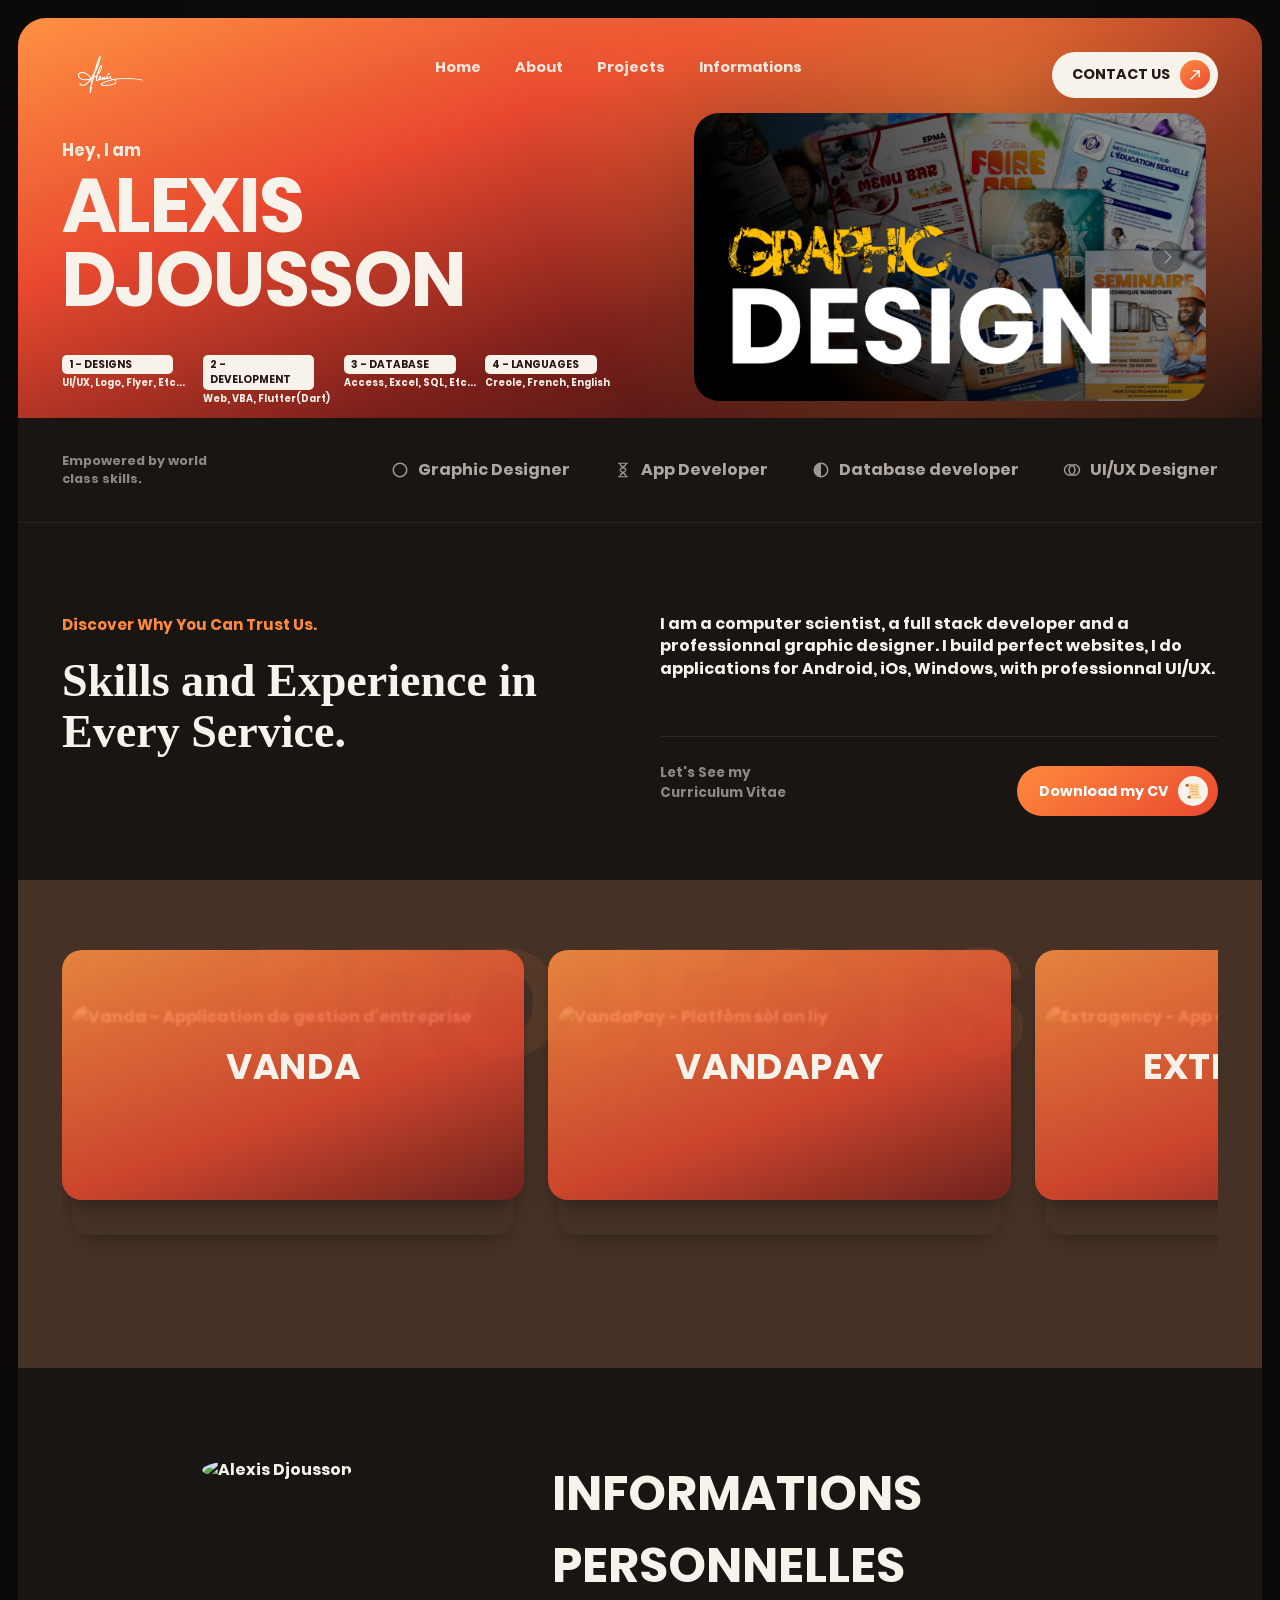
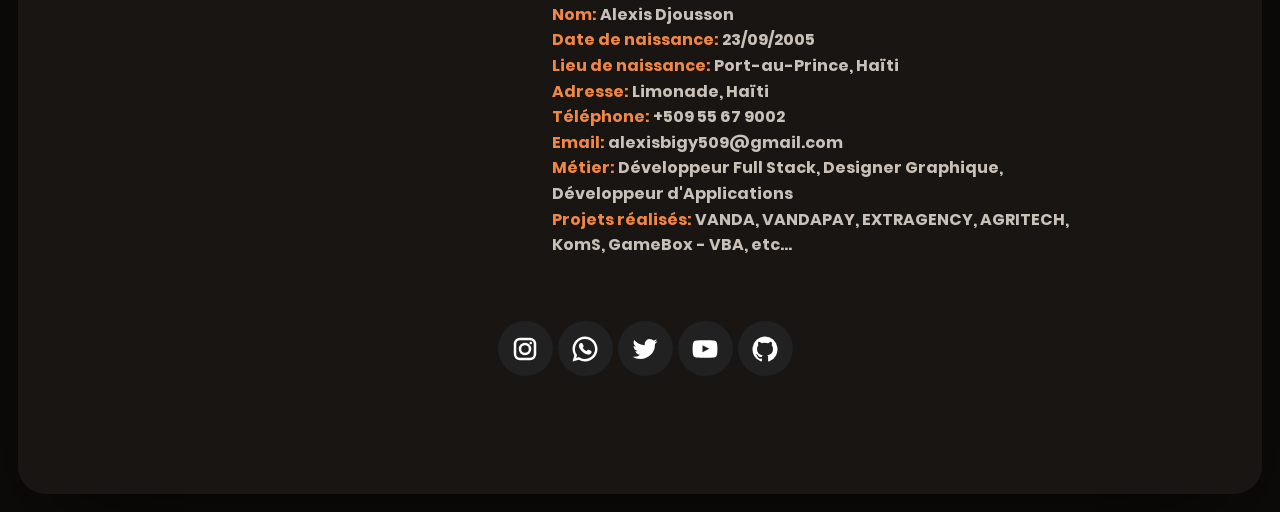
==== commit 9e5f8513: "Implement personal information section in index.html Added new section for personal information with" ====
--- a/index.html
+++ b/index.html
@@ -102,6 +102,7 @@
       padding: 18px;
       min-height: 100vh;
       overflow-x: hidden;
+
     }
 
     .page {
@@ -111,6 +112,7 @@
       overflow: hidden;
       background: var(--ink-black);
       box-shadow: 0 40px 90px -30px rgba(0, 0, 0, 0.7);
+      position: relative;
     }
 
     .hero {
@@ -598,6 +600,67 @@
       box-shadow: 0 10px 22px -10px rgba(0, 0, 0, 0.5);
     }
 
+    /* ===== Bwat nwa ki monte lè n rive anba paj la ===== */
+    #infos {
+      position: relative;
+      z-index: 1;
+      background: var(--panel-black);
+      min-height: 60vh;
+      padding: 90px 44px 120px;
+      align-items: center;
+      justify-content: center;
+      display: flex;
+      flex-direction: column;
+    }
+
+    #infos h2 {
+      font-family: 'Fraunces', serif;
+      font-weight: 700;
+      font-size: clamp(2rem, 3.4vw, 2.6rem);
+      margin-bottom: 14px;
+    }
+
+    #infos p {
+      color: var(--muted);
+      max-width: 560px;
+      line-height: 1.6;
+    }
+
+    .bwatNwa {
+      position: sticky;
+      bottom: 0;
+      left: 0;
+      width: 100%;
+      min-height: 100vh;
+      background: #000000;
+      border-radius: 30px 30px 0 0;
+      box-shadow: 0 -15px 45px rgba(0, 0, 0, 0.55);
+      z-index: 3;
+      display: flex;
+      flex-direction: column;
+      align-items: center;
+      justify-content: center;
+      text-align: center;
+      padding: 60px 24px;
+      transform: translateY(100%);
+      transition: transform 0.15s linear;
+    }
+
+    .bwatNwa h2 {
+      font-family: 'Fraunces', serif;
+      font-weight: 700;
+      font-size: clamp(1.8rem, 4vw, 2.6rem);
+      color: var(--cream);
+      margin-bottom: 16px;
+    }
+
+    .bwatNwa p {
+      color: var(--muted);
+      max-width: 480px;
+      line-height: 1.6;
+      margin-bottom: 26px;
+    }
+
     @media (max-width:980px) {
       body {
         padding: 12px;
@@ -764,6 +827,636 @@
         animation: none !important;
       }
     }
+
+    .container {
+      width: 100%;
+      max-width: 900px;
+      margin: 0 auto;
+      display: flex;
+      position: relative;
+    }
+
+    .imagePwofil {
+      width: 100%;
+      height: 100%;
+      object-fit: cover;
+      border-radius: 50%;
+
+    }
+
+    .jereImajByen {
+      width: 300px;
+      height: 300px;
+      position: relative;
+      bottom: 0;
+      z-index: 3;
+    }
+
+    .premyeBo {
+      text-align: left;
+      padding-left: 50px;
+    }
+
+    .jereText {
+      font-family: 'Poppins', sans-serif;
+      font-size: clamp(3rem, 9vw, 2.6rem);
+      font-weight: 900;
+    }
+
+    .jereMiniTeks {
+      font-weight: 700;
+      color: #f08746;
+    }
+
+    .button {
+      cursor: pointer;
+      width: 50px;
+      height: 50px;
+      border-radius: 50px;
+      border: none;
+      background: linear-gradient(120deg, #833ab4, #fd1d1d, #fcb045);
+      position: relative;
+      z-index: 0;
+      display: flex;
+      align-items: center;
+      justify-content: center;
+      margin-left: 10px;
+      transition: 0.1s;
+    }
+
+    .button svg {
+      color: white;
+      width: 30px;
+      height: 30px;
+      z-index: 9;
+    }
+
+    .button:nth-child(3) {
+      background: linear-gradient(120deg, #02ff2c, #008a12);
+    }
+
+    .button:nth-child(4) {
+      background: rgb(69, 187, 255);
+    }
+
+    .button:nth-child(5) {
+      background: rgb(255, 33, 33);
+    }
+
+    .button:nth-child(6) {
+      background: black;
+    }
+
+    .button:active {
+      transform: scale(0.85);
+    }
+
+    .button::before {
+      content: "";
+      position: absolute;
+      width: 55px;
+      height: 55px;
+      background-color: #212121;
+      border-radius: 50px;
+      z-index: -1;
+      border: 0px solid rgba(255, 255, 255, 0.411);
+      transition: 0.4s;
+    }
+
+    .button:hover::before {
+      width: 0px;
+      height: 0px;
+    }
+
+    .jereIconeYo {
+      display: flex;
+      padding-top: 50px;
+    }
+
+    /* =========================================================
+       RESPONSIVE OVERRIDES + PROJECT IMAGE BEHIND GRADIENT
+       ========================================================= */
+
+    /* Keep the desktop design as it is, but make dimensions fluid. */
+    .page,
+    .hero,
+    .trust-strip,
+    .about,
+    .pwojemYo,
+    #infos {
+      max-width: 100%;
+    }
+
+    .divize {
+      min-width: 0;
+      width: 100%;
+    }
+
+    .jere,
+    .bwatImaj,
+    .hero-body,
+    .hero-text,
+    .container {
+      min-width: 0;
+    }
+
+    /* Hero carousel: responsive without changing the desktop look. */
+    .bwatImaj {
+      position: relative;
+      z-index: 2;
+    }
+
+    .carousel-box {
+      width: 100%;
+      aspect-ratio: 16 / 9;
+      height: auto;
+    }
+
+    .carousel-box .carousel-inner,
+    .carousel-box .carousel-item {
+      height: 100%;
+    }
+
+    .carousel-box .carousel-item img {
+      width: 100%;
+      height: 100%;
+      display: block;
+    }
+
+    /* ---------------------------------------------------------
+       PROJECT CARDS
+       Image stays BEHIND the gradient card.
+       --------------------------------------------------------- */
+    .pwoje-kolon {
+      position: relative;
+      isolation: isolate;
+      min-height: 340px;
+    }
+
+    .pwoje-kolon .imajPwoje {
+      position: absolute;
+      z-index: 1;
+      left: 10px;
+      right: 10px;
+      top: 55px;
+      width: calc(100% - 20px);
+      height: 230px;
+      margin: 0;
+      object-fit: cover;
+      border-radius: 18px;
+      opacity: 0.9;
+      pointer-events: none;
+      transform: translateY(0) scale(1);
+      transition: opacity .45s ease, transform .45s ease;
+    }
+
+    .pwoje-kolon .chakPwoje {
+      position: relative;
+      z-index: 2;
+      background:
+        linear-gradient(
+          160deg,
+          rgba(255, 145, 66, 0.86) 0%,
+          rgba(232, 73, 47, 0.82) 60%,
+          rgba(122, 31, 26, 0.78) 100%
+        );
+      backdrop-filter: blur(1px);
+      -webkit-backdrop-filter: blur(1px);
+    }
+
+    .pwoje-kolon:hover .imajPwoje {
+      opacity: 1;
+      transform: translateY(8px) scale(1.02);
+    }
+
+    /* The card itself remains above the image even when it grows. */
+    .pwoje-kolon .teksYo {
+      position: relative;
+      z-index: 3;
+      width: 100%;
+    }
+
+    /* Better touch behavior for the horizontal project strip. */
+    .bwatYo {
+      touch-action: pan-x;
+      overscroll-behavior-x: contain;
+    }
+
+    /* Prevent long project names/text from forcing the card wider. */
+    .gwoTeksAnndan,
+    .deskripsyon {
+      max-width: 100%;
+      overflow-wrap: anywhere;
+      word-break: normal;
+    }
+
+    /* =========================================================
+       TABLET
+       ========================================================= */
+    @media (max-width: 980px) {
+      body {
+        padding: 12px;
+      }
+
+      .hero {
+        height: auto;
+        min-height: 400px;
+        padding: 26px 24px 24px;
+      }
+
+      .divize {
+        flex-direction: column;
+      }
+
+      .jere {
+        width: 100%;
+        margin-right: 0;
+      }
+
+      .hero-body {
+        width: 100%;
+      }
+
+      .hero-text {
+        max-width: 75%;
+      }
+
+      .bwatImaj {
+        width: 100%;
+        height: auto;
+        margin: 24px 0 0;
+      }
+
+      .bwatImaj .container {
+        max-width: 100%;
+      }
+
+      .figure-wrap {
+        max-width: 45vw;
+      }
+
+      .about {
+        grid-template-columns: 1fr;
+      }
+
+      .about-right p.lead {
+        margin-bottom: 36px;
+      }
+
+      .pwoje-kolon {
+        width: min(46%, 430px);
+      }
+    }
+
+    /* =========================================================
+       SMALL TABLET / LARGE PHONE
+       ========================================================= */
+    @media (max-width: 860px) {
+      .nav-links {
+        display: none;
+      }
+
+      .hero {
+        padding-left: 20px;
+        padding-right: 20px;
+      }
+
+      .hero-text {
+        max-width: 100%;
+      }
+
+      .figure-wrap {
+        width: 260px;
+        max-width: 48vw;
+        right: -10px;
+        opacity: 0.22;
+      }
+
+      .side-note {
+        display: none;
+      }
+
+      .stat-row {
+        grid-template-columns: repeat(2, minmax(0, 1fr));
+        width: 100%;
+        max-width: 100%;
+      }
+
+      .trust-strip {
+        align-items: flex-start;
+      }
+
+      .brand-list {
+        gap: 18px 28px;
+      }
+
+      .jereIconeYo {
+        flex-wrap: wrap;
+        justify-content: center;
+      }
+
+      .container {
+        width: 100%;
+      }
+
+      .premyeBo {
+        min-width: 0;
+      }
+    }
+
+    /* =========================================================
+       PHONE
+       ========================================================= */
+    @media (max-width: 680px) {
+      body {
+        padding: 6px;
+      }
+
+      .page {
+        border-radius: 20px;
+      }
+
+      .hero {
+        padding: 16px 14px 22px;
+        min-height: 0;
+        border-radius: 20px;
+      }
+
+      nav {
+        gap: 10px;
+        align-items: center;
+      }
+
+      .logoA {
+        height: 32px;
+        width: auto;
+      }
+
+      .cta-pill {
+        max-width: 170px;
+        padding: 7px 7px 7px 12px;
+        font-size: 0.7rem;
+        gap: 6px;
+      }
+
+      .cta-pill .arrow-circle {
+        width: 28px;
+        height: 28px;
+        flex: 0 0 28px;
+      }
+
+      .hero-text {
+        padding-top: 24px;
+        padding-bottom: 12px;
+      }
+
+      .eyebrow {
+        font-size: 0.85rem;
+      }
+
+      .headline {
+        font-size: clamp(2.25rem, 13vw, 3.5rem);
+        line-height: 0.95;
+      }
+
+      .figure-wrap {
+        width: 210px;
+        max-width: 55vw;
+        right: -25px;
+        opacity: 0.16;
+      }
+
+      .stat-row {
+        grid-template-columns: 1fr 1fr;
+        gap: 12px 8px;
+        padding-bottom: 4px;
+      }
+
+      .stat-row .stat {
+        font-size: 0.57rem;
+        min-width: 0;
+      }
+
+      .stat-row .stat span.num {
+        width: fit-content;
+        max-width: 100%;
+        font-size: 0.56rem;
+        white-space: normal;
+      }
+
+      .bwatImaj {
+        display: block;
+        width: 100%;
+        margin-top: 20px;
+      }
+
+      .carousel-box {
+        border-radius: 18px;
+        aspect-ratio: 16 / 10;
+      }
+
+      .trust-strip {
+        padding: 24px 16px;
+        gap: 18px;
+      }
+
+      .trust-label {
+        max-width: 100%;
+      }
+
+      .brand-list {
+        width: 100%;
+        display: grid;
+        grid-template-columns: 1fr 1fr;
+        gap: 16px 12px;
+      }
+
+      .brand-item {
+        font-size: 0.82rem;
+        min-width: 0;
+      }
+
+      .about {
+        padding: 48px 16px 56px;
+        gap: 28px;
+      }
+
+      .about h2 {
+        font-size: clamp(1.9rem, 9vw, 2.5rem);
+      }
+
+      .about-right p.lead {
+        font-size: 0.9rem;
+        margin-bottom: 30px;
+      }
+
+      .about-footer {
+        align-items: flex-start;
+        flex-direction: column;
+      }
+
+      .pwojemYo {
+        padding: 42px 14px;
+      }
+
+      .antetPwoje {
+        font-size: clamp(42px, 20vw, 100px);
+        top: 4px;
+      }
+
+      .bwatYo {
+        gap: 14px;
+        padding-bottom: 12px;
+        scroll-padding-left: 0;
+      }
+
+      .pwoje-kolon {
+        width: calc(100vw - 52px);
+        min-width: calc(100vw - 52px);
+        min-height: 300px;
+      }
+
+      .pwoje-kolon .chakPwoje {
+        min-height: 260px;
+        height: auto;
+        padding: 24px 16px;
+        background:
+          linear-gradient(
+            160deg,
+            rgba(255, 145, 66, 0.80) 0%,
+            rgba(232, 73, 47, 0.76) 60%,
+            rgba(122, 31, 26, 0.72) 100%
+          );
+          object-fit: cover;
+      }
+
+      .pwoje-kolon .imajPwoje {
+        top: 0;
+        left: 0;
+        right: 0;
+        bottom: 0;
+        width: calc(100% - 16px);
+        height: 210px;
+        opacity: 0.92;
+        
+      }
+
+      .gwoTeksAnndan {
+        font-size: clamp(27px, 9vw, 36px);
+      }
+
+      .deskripsyon {
+        font-size: 11.5px;
+      }
+
+      /* On phones, don't depend on hover: project information is always visible. */
+      .chakPwoje .deskripsyon,
+      .chakPwoje .boutonYo {
+        max-height: none;
+        opacity: 1;
+        overflow: visible;
+      }
+
+      .chakPwoje .deskripsyon {
+        margin: 8px 0;
+      }
+
+      .chakPwoje .boutonYo {
+        margin-top: 8px;
+      }
+
+      .pwoje-kolon:hover .chakPwoje {
+        height: auto;
+      }
+
+      .pwoje-kolon:hover .imajPwoje {
+        transform: translateY(5px) scale(1.01);
+      }
+
+      #infos {
+        min-height: auto;
+        padding: 56px 16px 70px;
+      }
+
+      #infos .container {
+        flex-direction: column;
+        align-items: center;
+        gap: 30px;
+      }
+
+      .jereImajByen {
+        width: min(220px, 65vw);
+        height: min(220px, 65vw);
+      }
+
+      .premyeBo {
+        width: 100%;
+        padding-left: 0;
+        text-align: center;
+      }
+
+      .jereText {
+        font-size: clamp(1.8rem, 8vw, 2.6rem);
+        line-height: 1.05;
+        overflow-wrap: anywhere;
+      }
+
+      .premyeBo p {
+        font-size: 0.84rem;
+        line-height: 1.7;
+        text-align: left;
+      }
+
+      .jereIconeYo {
+        width: 100%;
+        padding-top: 26px;
+        gap: 8px;
+      }
+
+      .button {
+        width: 44px;
+        height: 44px;
+        margin-left: 0;
+      }
+
+      .button::before {
+        width: 49px;
+        height: 49px;
+      }
+    }
+
+    /* =========================================================
+       VERY SMALL PHONES
+       ========================================================= */
+    @media (max-width: 400px) {
+      .cta-pill {
+        max-width: 145px;
+        font-size: 0.62rem;
+      }
+
+      .stat-row {
+        grid-template-columns: 1fr;
+        gap: 8px;
+      }
+
+      .brand-list {
+        grid-template-columns: 1fr;
+      }
+
+      .pwoje-kolon {
+        width: calc(100vw - 42px);
+        min-width: calc(100vw - 42px);
+      }
+
+      .pwoje-kolon .chakPwoje {
+        min-height: 280px;
+      }
+
+      .premyeBo p {
+        font-size: 0.78rem;
+      }
+    }
+
   </style>
 </head>
 
@@ -780,6 +1473,7 @@
           <li><a href="#home">Home</a></li>
           <li><a href="#about">About</a></li>
           <li><a href="#projects">Projects</a></li>
+          <li><a href="#infos">Informations</a></li>
         </ul>
         <button class="cta-pill" id="heroCta">
           CONTACT US
@@ -802,13 +1496,16 @@
             </div>
           </div>
 
+
           <div class="stat-row">
+
             <div class="stat"><span class="num">1 - DESIGNS</span> UI/UX, Logo, Flyer, Etc...</div>
             <div class="stat"><span class="num">2 - DEVELOPMENT</span>Web, VBA, Flutter(Dart)</div>
             <div class="stat"><span class="num">3 - DATABASE</span>Access, Excel, SQL, Etc...</div>
             <div class="stat"><span class="num">4 - LANGUAGES</span>Creole, French, English</div>
           </div>
         </div>
+
 
         <div class="bwatImaj">
           <div class="container">
@@ -828,6 +1525,7 @@
                 </div>
               </div>
 
+
               <button class="carousel-control-prev" type="button" data-bs-target="#monCarousel" data-bs-slide="prev">
                 <span class="carousel-control-prev-icon" aria-hidden="true"></span>
                 <span class="visually-hidden">Précédent</span>
@@ -841,6 +1539,7 @@
           </div>
         </div>
       </div>
+
     </section>
 
     <section class="trust-strip">
@@ -894,6 +1593,10 @@
           </a>
         </div>
       </div>
+
+
+
+
     </section>
 
     <section class="projects" id="projects">
@@ -968,6 +1671,86 @@
       </div>
     </section>
 
+    <section id="infos">
+      <div class="container">
+        <div class="dezyemBo">
+
+          <div class="jereImajByen">
+            <img src="images/alexis_djousson.png" alt="Alexis Djousson" class="imagePwofil">
+          </div>
+        </div>
+
+        <div class="premyeBo">
+          <div class="jereText">INFORMATIONS PERSONNELLES</div>
+          <p>
+            <span class="jereMiniTeks">Nom:</span> Alexis Djousson<br>
+            <span class="jereMiniTeks">Date de naissance:</span> 23/09/2005<br>
+            <span class="jereMiniTeks">Lieu de naissance:</span> Port-au-Prince, Haïti<br>
+            <span class="jereMiniTeks">Adresse:</span> Limonade, Haïti<br>
+            <span class="jereMiniTeks">Téléphone:</span> +509 55 67 9002<br>
+            <span class="jereMiniTeks">Email:</span> alexisbigy509@gmail.com<br>
+            <span class="jereMiniTeks">Métier:</span> Développeur Full Stack, Designer Graphique, Développeur
+            d'Applications<br>
+            <span class="jereMiniTeks">Projets réalisés:</span> VANDA, VANDAPAY, EXTRAGENCY, AGRITECH, KomS, GameBox -
+            VBA, etc...<br>
+          </p>
+        </div>
+      </div>
+
+      <div class="jereIconeYo">
+        <button class="button">
+          <svg viewBox="0 0 24 24" fill="none" height="24" width="24" xmlns="http://www.w3.org/2000/svg"
+            aria-hidden="true" class="w-6 h-6 text-gray-800 dark:text-white">
+            <path clip-rule="evenodd"
+              d="M3 8a5 5 0 0 1 5-5h8a5 5 0 0 1 5 5v8a5 5 0 0 1-5 5H8a5 5 0 0 1-5-5V8Zm5-3a3 3 0 0 0-3 3v8a3 3 0 0 0 3 3h8a3 3 0 0 0 3-3V8a3 3 0 0 0-3-3H8Zm7.597 2.214a1 1 0 0 1 1-1h.01a1 1 0 1 1 0 2h-.01a1 1 0 0 1-1-1ZM12 9a3 3 0 1 0 0 6 3 3 0 0 0 0-6Zm-5 3a5 5 0 1 1 10 0 5 5 0 0 1-10 0Z"
+              fill-rule="evenodd" fill="currentColor"></path>
+          </svg>
+        </button>
+        <button class="button">
+          <svg viewBox="0 0 24 24" fill="none" height="24" width="24" xmlns="http://www.w3.org/2000/svg"
+            aria-hidden="true" class="w-6 h-6 text-gray-800 dark:text-white">
+            <path clip-rule="evenodd"
+              d="M12 4a8 8 0 0 0-6.895 12.06l.569.718-.697 2.359 2.32-.648.379.243A8 8 0 1 0 12 4ZM2 12C2 6.477 6.477 2 12 2s10 4.477 10 10-4.477 10-10 10a9.96 9.96 0 0 1-5.016-1.347l-4.948 1.382 1.426-4.829-.006-.007-.033-.055A9.958 9.958 0 0 1 2 12Z"
+              fill-rule="evenodd" fill="currentColor"></path>
+            <path
+              d="M16.735 13.492c-.038-.018-1.497-.736-1.756-.83a1.008 1.008 0 0 0-.34-.075c-.196 0-.362.098-.49.291-.146.217-.587.732-.723.886-.018.02-.042.045-.057.045-.013 0-.239-.093-.307-.123-1.564-.68-2.751-2.313-2.914-2.589-.023-.04-.024-.057-.024-.057.005-.021.058-.074.085-.101.08-.079.166-.182.249-.283l.117-.14c.121-.14.175-.25.237-.375l.033-.066a.68.68 0 0 0-.02-.64c-.034-.069-.65-1.555-.715-1.711-.158-.377-.366-.552-.655-.552-.027 0 0 0-.112.005-.137.005-.883.104-1.213.311-.35.22-.94.924-.94 2.16 0 1.112.705 2.162 1.008 2.561l.041.06c1.161 1.695 2.608 2.951 4.074 3.537 1.412.564 2.081.63 2.461.63.16 0 .288-.013.4-.024l.072-.007c.488-.043 1.56-.599 1.804-1.276.192-.534.243-1.117.115-1.329-.088-.144-.239-.216-.43-.308Z"
+              fill="currentColor"></path>
+          </svg>
+        </button>
+
+        <button class="button">
+          <svg viewBox="0 0 24 24" fill="currentColor" height="24" width="24" xmlns="http://www.w3.org/2000/svg"
+            aria-hidden="true" class="w-6 h-6 text-gray-800 dark:text-white">
+            <path clip-rule="evenodd"
+              d="M22 5.892a8.178 8.178 0 0 1-2.355.635 4.074 4.074 0 0 0 1.8-2.235 8.343 8.343 0 0 1-2.605.981A4.13 4.13 0 0 0 15.85 4a4.068 4.068 0 0 0-4.1 4.038c0 .31.035.618.105.919A11.705 11.705 0 0 1 3.4 4.734a4.006 4.006 0 0 0 1.268 5.392 4.165 4.165 0 0 1-1.859-.5v.05A4.057 4.057 0 0 0 6.1 13.635a4.192 4.192 0 0 1-1.856.07 4.108 4.108 0 0 0 3.831 2.807A8.36 8.36 0 0 1 2 18.184 11.732 11.732 0 0 0 8.291 20 11.502 11.502 0 0 0 19.964 8.5c0-.177 0-.349-.012-.523A8.143 8.143 0 0 0 22 5.892Z"
+              fill-rule="evenodd"></path>
+          </svg>
+        </button>
+
+        <button class="button">
+          <svg viewBox="0 0 24 24" fill="currentColor" height="24" width="24" xmlns="http://www.w3.org/2000/svg"
+            aria-hidden="true" class="w-6 h-6 text-gray-800 dark:text-white">
+            <path clip-rule="evenodd"
+              d="M21.7 8.037a4.26 4.26 0 0 0-.789-1.964 2.84 2.84 0 0 0-1.984-.839c-2.767-.2-6.926-.2-6.926-.2s-4.157 0-6.928.2a2.836 2.836 0 0 0-1.983.839 4.225 4.225 0 0 0-.79 1.965 30.146 30.146 0 0 0-.2 3.206v1.5a30.12 30.12 0 0 0 .2 3.206c.094.712.364 1.39.784 1.972.604.536 1.38.837 2.187.848 1.583.151 6.731.2 6.731.2s4.161 0 6.928-.2a2.844 2.844 0 0 0 1.985-.84 4.27 4.27 0 0 0 .787-1.965 30.12 30.12 0 0 0 .2-3.206v-1.516a30.672 30.672 0 0 0-.202-3.206Zm-11.692 6.554v-5.62l5.4 2.819-5.4 2.801Z"
+              fill-rule="evenodd"></path>
+          </svg>
+        </button>
+
+        <button class="button">
+          <svg viewBox="0 0 24 24" fill="currentColor" height="24" width="24" xmlns="http://www.w3.org/2000/svg"
+            aria-hidden="true" class="w-6 h-6 text-gray-800 dark:text-white">
+            <path clip-rule="evenodd"
+              d="M12.006 2a9.847 9.847 0 0 0-6.484 2.44 10.32 10.32 0 0 0-3.393 6.17 10.48 10.48 0 0 0 1.317 6.955 10.045 10.045 0 0 0 5.4 4.418c.504.095.683-.223.683-.494 0-.245-.01-1.052-.014-1.908-2.78.62-3.366-1.21-3.366-1.21a2.711 2.711 0 0 0-1.11-1.5c-.907-.637.07-.621.07-.621.317.044.62.163.885.346.266.183.487.426.647.71.135.253.318.476.538.655a2.079 2.079 0 0 0 2.37.196c.045-.52.27-1.006.635-1.37-2.219-.259-4.554-1.138-4.554-5.07a4.022 4.022 0 0 1 1.031-2.75 3.77 3.77 0 0 1 .096-2.713s.839-.275 2.749 1.05a9.26 9.26 0 0 1 5.004 0c1.906-1.325 2.74-1.05 2.74-1.05.37.858.406 1.828.101 2.713a4.017 4.017 0 0 1 1.029 2.75c0 3.939-2.339 4.805-4.564 5.058a2.471 2.471 0 0 1 .679 1.897c0 1.372-.012 2.477-.012 2.814 0 .272.18.592.687.492a10.05 10.05 0 0 0 5.388-4.421 10.473 10.473 0 0 0 1.313-6.948 10.32 10.32 0 0 0-3.39-6.165A9.847 9.847 0 0 0 12.007 2Z"
+              fill-rule="evenodd"></path>
+          </svg>
+        </button>
+      </div>
+
+  </div>
+
+
+  </section>
+
   </div>
 
   <script src="bootstrap.bundle.min.js"></script>
@@ -983,6 +1766,13 @@
     document.getElementById('heroCta').addEventListener('click', () => {
       louvriWhatsApp("Bonjou Alexis, mwen ta renmen kontakte w pou yon pwojè.");
     });
+
+    const finalCta = document.getElementById('finalCta');
+    if (finalCta) {
+      finalCta.addEventListener('click', () => {
+        louvriWhatsApp("Bonjou Alexis, mwen rive nan fen paj la e mwen enterese pale ak ou.");
+      });
+    }
 
     function achtePwodwi(nonPwodwi) {
       louvriWhatsApp(`Bonjou, mwen enterese achte ${nonPwodwi}. Ban m plis enfòmasyon souple.`);
@@ -1045,6 +1835,35 @@
         io.observe(about);
       }
     }
+
+    /* ===== Bwat nwa ki monte lè n ap rive anba paj la toupre pati projects la epi li dwe responsive ===== */
+    //fe bwat nwa monte pi wo toujou lè w ap desann paj la, epi li desann lè w ap monte paj la
+    const bwatNwa = document.getElementById('bwatNwa');
+    const infosSection = document.getElementById('infos');
+
+    function jereBwatNwa() {
+      if (!bwatNwa || !infosSection) return;
+
+      const rect = infosSection.getBoundingClientRect();
+      const wHeight = window.innerHeight;
+
+      // distans ki rete anvan seksyon infos rive nan tèt ekran an
+      const distans = rect.top;
+
+      // lè seksyon an kòmanse antre nan ekran an, nou fè bwat nwa a monte
+      if (distans < wHeight) {
+        let pousantaj = 1 - (distans / wHeight);
+        pousantaj = Math.min(Math.max(pousantaj, 0), 1);
+        bwatNwa.style.transform = `translateY(${(1 - pousantaj) * 100}%)`;
+      } else {
+        bwatNwa.style.transform = 'translateY(100%)';
+      }
+    }
+
+
+    window.addEventListener('scroll', jereBwatNwa, { passive: true });
+    window.addEventListener('resize', jereBwatNwa);
+    jereBwatNwa();
   </script>
 
 </body>
